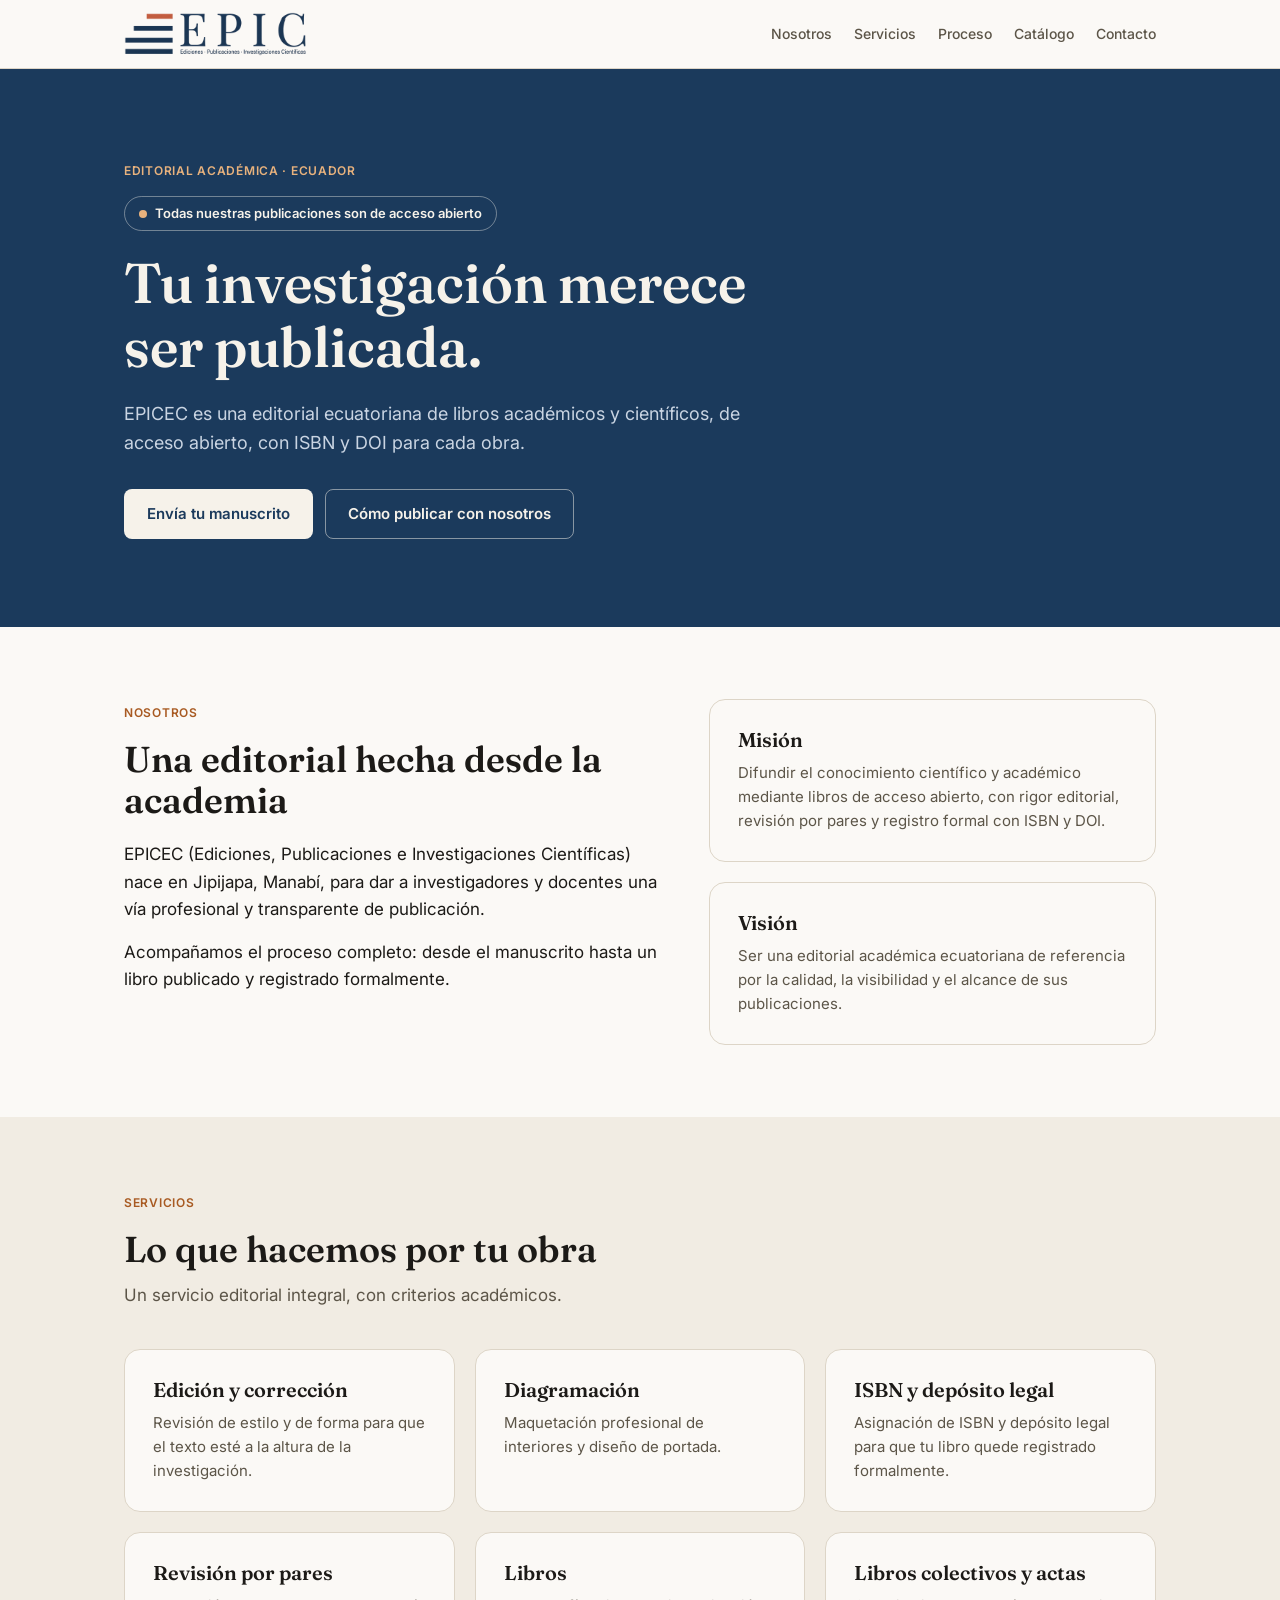
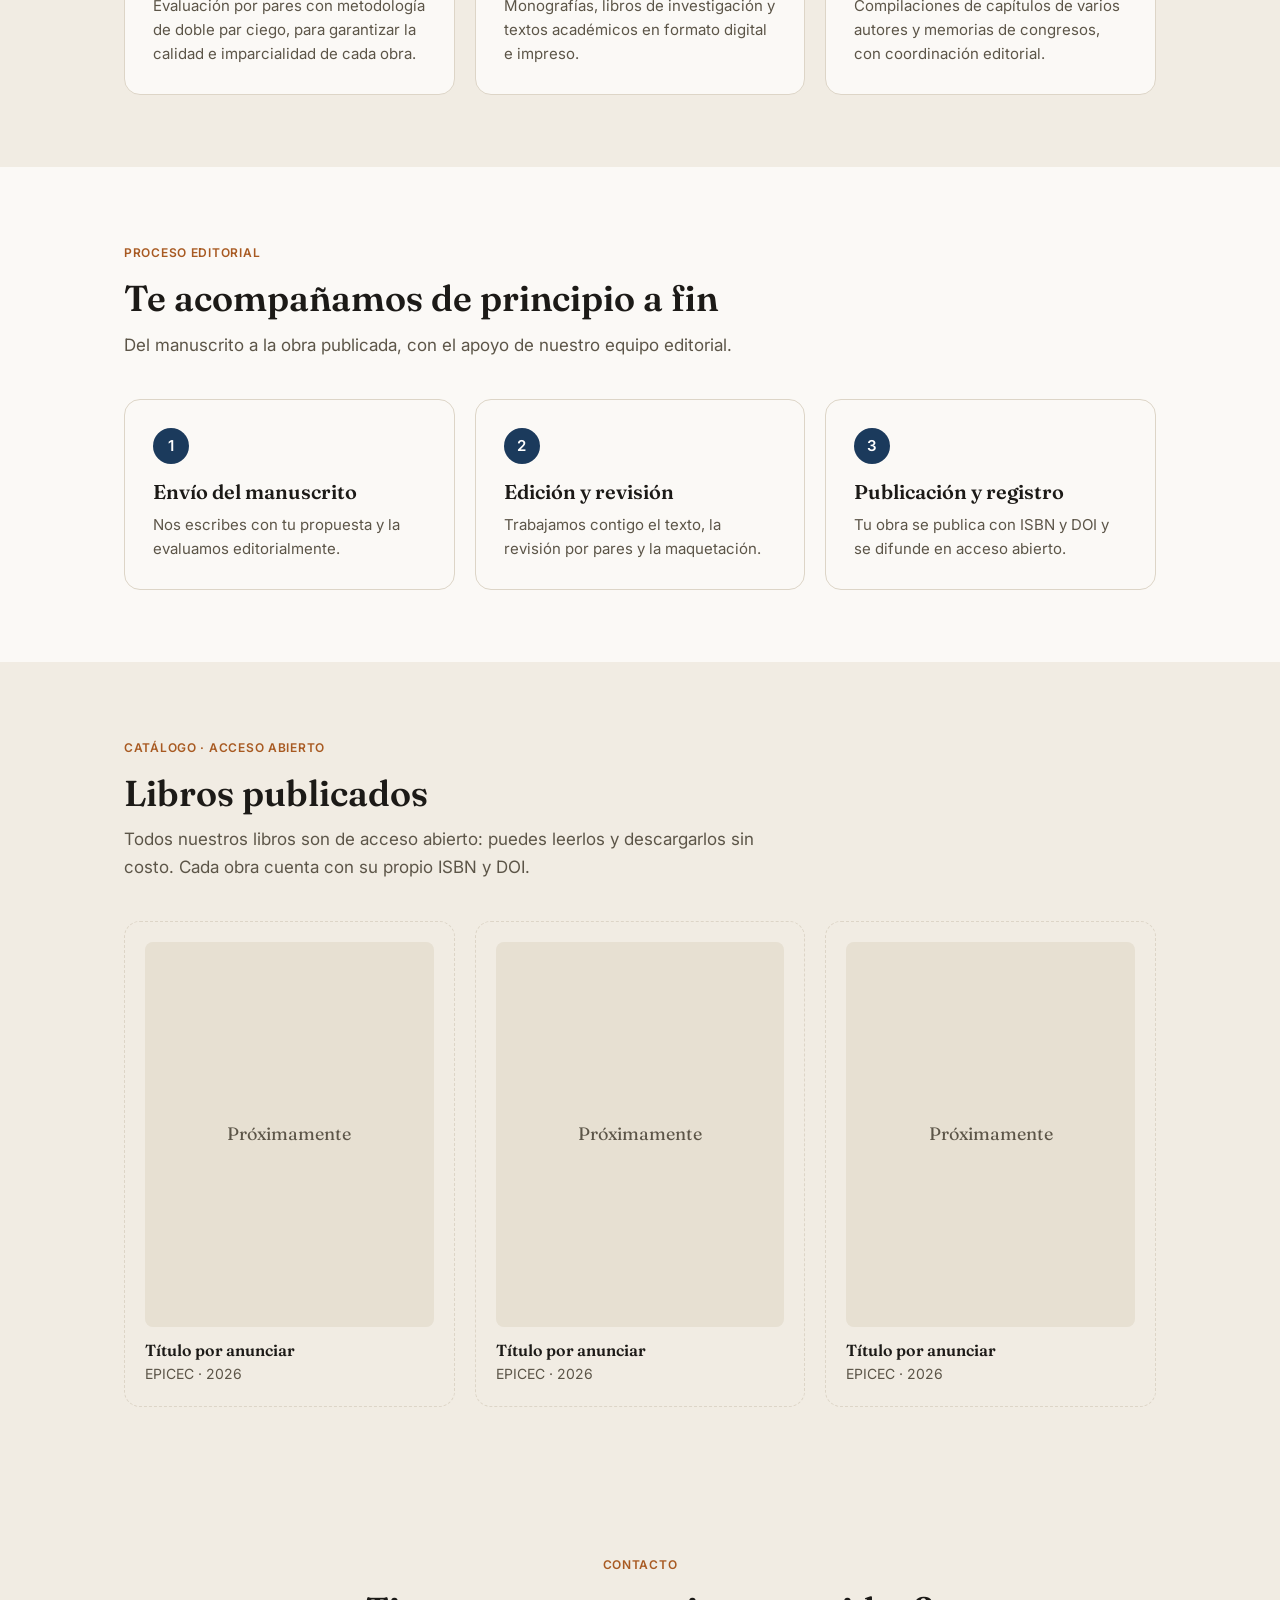
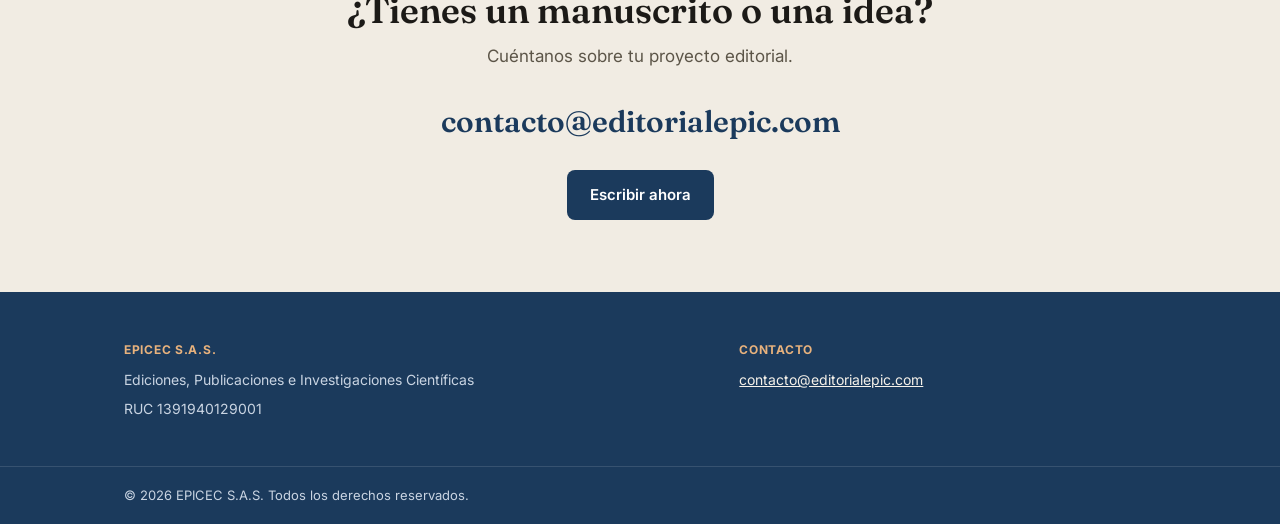
==== index.html @ 6d3c2128 "Unificar terminología: Proceso en menú, botón y descripción Co-Authored-By: Claude Sonnet 5.5 <norep" ====
<!doctype html>
<html lang="es">
<head>
<meta charset="utf-8">
<meta name="viewport" content="width=device-width, initial-scale=1">
<title>EPICEC — Ediciones, Publicaciones e Investigaciones Científicas</title>
<meta name="description" content="EPICEC S.A.S. — Editorial académica ecuatoriana. Publicación de libros académicos y científicos de acceso abierto, con ISBN y DOI.">
<link rel="preconnect" href="https://fonts.googleapis.com">
<link rel="preconnect" href="https://fonts.gstatic.com" crossorigin>
<link href="https://fonts.googleapis.com/css2?family=Fraunces:wght@500;600&family=Inter:wght@400;500;600&display=swap" rel="stylesheet">
<style>
  :root{
    --surface-100:#fbf9f6;
    --surface-200:#f1ece3;
    --surface-300:#e7e0d2;
    --border:#ddd5c7;
    --ink:#1c1a17;
    --ink-secondary:#5c5548;
    --primary:#1b3a5c;
    --primary-hover:#14293f;
    --on-primary:#ffffff;
    --hero-bg:#1b3a5c;
    --hero-ink:#f6f2ea;
    --hero-ink-2:#c9d4e2;
    --accent:#a85a22;
    --radius-md:8px;
    --radius-lg:16px;
    --font-serif:"Fraunces", Georgia, serif;
    --font-sans:"Inter", system-ui, -apple-system, sans-serif;
  }
  *{box-sizing:border-box;}
  html{scroll-behavior:smooth;scroll-padding-top:72px;}
  html,body{margin:0;padding:0;}
  body{
    background:var(--surface-100);
    color:var(--ink);
    font-family:var(--font-sans);
    line-height:1.6;
    -webkit-font-smoothing:antialiased;
  }
  a{color:var(--primary);}
  .wrap{max-width:1080px;margin:0 auto;padding:0 24px;}
  h1,h2,h3{font-family:var(--font-serif);font-weight:600;line-height:1.15;margin:0;}
  p{margin:0 0 16px;}

  /* Navegación */
  .nav{
    position:sticky;top:0;z-index:10;
    background:var(--surface-100);
    border-bottom:1px solid var(--border);
  }
  .nav .wrap{
    display:flex;align-items:center;justify-content:space-between;
    gap:16px;flex-wrap:wrap;padding-top:12px;padding-bottom:12px;
  }
  .nav img{height:44px;width:auto;display:block;}
  .nav ul{
    list-style:none;margin:0;padding:0;
    display:flex;flex-wrap:wrap;gap:4px 22px;
  }
  .nav ul a{
    color:var(--ink-secondary);text-decoration:none;
    font-size:14px;font-weight:500;
  }
  .nav ul a:hover{color:var(--primary);}

  /* Hero */
  .hero{background:var(--hero-bg);color:var(--hero-ink);}
  .hero .wrap{padding-top:88px;padding-bottom:88px;}
  .eyebrow{
    display:inline-block;font-size:12px;font-weight:600;
    letter-spacing:.06em;text-transform:uppercase;
    color:var(--accent);margin-bottom:16px;
  }
  .hero .eyebrow{color:#e8b27d;}
  .hero h1{
    font-size:clamp(32px,6vw,56px);max-width:18ch;margin-bottom:20px;
  }
  .hero p{
    font-size:18px;max-width:58ch;color:var(--hero-ink-2);margin-bottom:32px;
  }
  .btns{display:flex;flex-wrap:wrap;gap:12px;}
  .btn{
    display:inline-block;padding:12px 22px;border-radius:var(--radius-md);
    font-weight:600;font-size:15px;text-decoration:none;
    border:1px solid transparent;
  }
  .btn-light{background:#f6f2ea;color:#1b3a5c;}
  .btn-light:hover{background:#fff;}
  .btn-ghost{border-color:rgba(246,242,234,.5);color:#f6f2ea;}
  .btn-ghost:hover{border-color:#fff;background:rgba(255,255,255,.08);}
  .btn-solid{background:var(--primary);color:var(--on-primary);}
  .btn-solid:hover{background:var(--primary-hover);}

  /* Secciones */
  section{padding:72px 0;}
  section.alt{background:var(--surface-200);}
  .head{max-width:640px;margin-bottom:40px;}
  .head h2{font-size:clamp(26px,4vw,36px);margin-bottom:12px;}
  .head p{color:var(--ink-secondary);font-size:17px;margin:0;}

  .about{display:grid;grid-template-columns:1.2fr 1fr;gap:48px;align-items:start;}
  .about p{font-size:17px;}
  .facts{
    list-style:none;margin:0;padding:0;
    border-top:1px solid var(--border);
  }
  .facts li{
    display:flex;justify-content:space-between;gap:16px;
    padding:14px 0;border-bottom:1px solid var(--border);font-size:15px;
  }
  .facts .k{color:var(--ink-secondary);}
  .facts .v{text-align:right;font-weight:500;}

  .grid{display:grid;gap:20px;}
  .g3{grid-template-columns:repeat(3,1fr);}
  .g2{grid-template-columns:repeat(2,1fr);}
  .box{
    background:var(--surface-100);border:1px solid var(--border);
    border-radius:var(--radius-lg);padding:28px;
  }
  .alt .box{background:var(--surface-100);}
  .box h3{font-size:20px;margin-bottom:10px;}
  .box p{color:var(--ink-secondary);font-size:15px;margin:0;}
  .num{
    display:inline-flex;align-items:center;justify-content:center;
    width:36px;height:36px;border-radius:50%;
    background:var(--primary);color:var(--on-primary);
    font-weight:600;font-size:15px;margin-bottom:16px;
  }

  /* Catálogo (marcadores) */
  .book{
    background:var(--surface-200);border:1px dashed var(--border);
    border-radius:var(--radius-lg);padding:20px;
  }
  .cover{
    aspect-ratio:3/4;border-radius:var(--radius-md);
    background:var(--surface-300);
    display:flex;align-items:center;justify-content:center;
    color:var(--ink-secondary);font-family:var(--font-serif);font-size:18px;
    margin-bottom:14px;
  }
  .book h3{font-size:16px;margin-bottom:4px;}
  .book p{font-size:14px;color:var(--ink-secondary);margin:0;}

  .oa{
    display:inline-flex;align-items:center;gap:8px;
    font-size:13px;font-weight:600;color:#f6f2ea;
    border:1px solid rgba(246,242,234,.4);border-radius:999px;
    padding:6px 14px;margin-bottom:20px;
  }
  .oa::before{content:"";width:8px;height:8px;border-radius:50%;background:#e8b27d;}
  .book.real{border-style:solid;display:flex;flex-direction:column;}
  .book.real img{
    width:100%;aspect-ratio:3/4;object-fit:cover;display:block;
    border-radius:var(--radius-md);margin-bottom:14px;background:var(--surface-300);
  }
  .book.real .meta{flex:1;margin-bottom:14px;}
  .book.real .links{display:flex;flex-wrap:wrap;gap:8px;}
  .book.real .links a{
    font-size:13px;font-weight:600;text-decoration:none;
    padding:8px 14px;border-radius:var(--radius-md);
    border:1px solid var(--primary);color:var(--primary);
  }
  .book.real .links a.main{background:var(--primary);color:var(--on-primary);}
  .cta{text-align:center;}
  .cta .head{margin:0 auto 28px;}
  .cta .mail{
    display:inline-block;font-family:var(--font-serif);font-weight:600;
    font-size:clamp(22px,4vw,30px);color:var(--primary);
    text-decoration:none;margin-bottom:24px;
  }
  .cta .mail:hover{text-decoration:underline;}

  footer{background:var(--hero-bg);color:var(--hero-ink-2);font-size:14px;}
  footer .wrap{
    display:grid;grid-template-columns:1.4fr 1fr;gap:32px;
    padding-top:48px;padding-bottom:40px;
  }
  footer h4{
    font-family:var(--font-sans);font-size:12px;letter-spacing:.06em;
    text-transform:uppercase;color:#e8b27d;margin:0 0 10px;
  }
  footer p{margin:0 0 6px;font-size:14px;}
  footer a{color:#f6f2ea;}
  .legal{
    border-top:1px solid rgba(255,255,255,.12);
    padding:18px 0;font-size:13px;
  }
  .legal .wrap{display:block;padding-top:0;padding-bottom:0;}

  @media (max-width:820px){
    .about,footer .wrap{grid-template-columns:1fr;}
    .g3{grid-template-columns:1fr 1fr;}
    section{padding:56px 0;}
    .hero .wrap{padding-top:64px;padding-bottom:64px;}
  }
  @media (max-width:560px){
    .g3,.g2{grid-template-columns:1fr;}
    .nav ul{gap:4px 16px;}
  }
</style>
</head>
<body>

<nav class="nav">
  <div class="wrap">
    <a href="#inicio"><img src="logo.png" alt="EPICEC"></a>
    <ul>
      <li><a href="#nosotros">Nosotros</a></li>
      <li><a href="#servicios">Servicios</a></li>
      <li><a href="#coedicion">Proceso</a></li>
      <li><a href="#catalogo">Catálogo</a></li>
      <li><a href="#contacto">Contacto</a></li>
    </ul>
  </div>
</nav>

<header class="hero" id="inicio">
  <div class="wrap">
    <span class="eyebrow">Editorial académica · Ecuador</span><br>
    <span class="oa">Todas nuestras publicaciones son de acceso abierto</span>
    <h1>Tu investigación merece ser publicada.</h1>
    <p>
      EPICEC es una editorial ecuatoriana de libros académicos y científicos,
      de acceso abierto, con ISBN y DOI para cada obra.
    </p>
    <div class="btns">
      <a class="btn btn-light" href="#contacto">Envía tu manuscrito</a>
      <a class="btn btn-ghost" href="#coedicion">Cómo publicar con nosotros</a>
    </div>
  </div>
</header>

<section id="nosotros">
  <div class="wrap about">
    <div>
      <span class="eyebrow">Nosotros</span>
      <h2 style="font-size:clamp(26px,4vw,36px);margin-bottom:20px;">Una editorial hecha desde la academia</h2>
      <p>
        EPICEC (Ediciones, Publicaciones e Investigaciones Científicas) nace
        en Jipijapa, Manabí, para dar a investigadores y docentes una vía
        profesional y transparente de publicación.
      </p>
      <p>
        Acompañamos el proceso completo: desde el manuscrito hasta un libro
        publicado y registrado formalmente.
      </p>
    </div>
    <div class="grid" style="gap:20px;">
      <div class="box"><h3>Misión</h3><p>Difundir el conocimiento científico y académico mediante libros de acceso abierto, con rigor editorial, revisión por pares y registro formal con ISBN y DOI.</p></div>
      <div class="box"><h3>Visión</h3><p>Ser una editorial académica ecuatoriana de referencia por la calidad, la visibilidad y el alcance de sus publicaciones.</p></div>
    </div>
  </div>
</section>

<section class="alt" id="servicios">
  <div class="wrap">
    <div class="head">
      <span class="eyebrow">Servicios</span>
      <h2>Lo que hacemos por tu obra</h2>
      <p>Un servicio editorial integral, con criterios académicos.</p>
    </div>
    <div class="grid g3">
      <div class="box"><h3>Edición y corrección</h3><p>Revisión de estilo y de forma para que el texto esté a la altura de la investigación.</p></div>
      <div class="box"><h3>Diagramación</h3><p>Maquetación profesional de interiores y diseño de portada.</p></div>
      <div class="box"><h3>ISBN y depósito legal</h3><p>Asignación de ISBN y depósito legal para que tu libro quede registrado formalmente.</p></div>
      <div class="box"><h3>Revisión por pares</h3><p>Evaluación por pares con metodología de doble par ciego, para garantizar la calidad e imparcialidad de cada obra.</p></div>
      <div class="box"><h3>Libros</h3><p>Monografías, libros de investigación y textos académicos en formato digital e impreso.</p></div>
      <div class="box"><h3>Libros colectivos y actas</h3><p>Compilaciones de capítulos de varios autores y memorias de congresos, con coordinación editorial.</p></div>
    </div>
  </div>
</section>

<section id="coedicion">
  <div class="wrap">
    <div class="head">
      <span class="eyebrow">Proceso editorial</span>
      <h2>Te acompañamos de principio a fin</h2>
      <p>Del manuscrito a la obra publicada, con el apoyo de nuestro equipo editorial.</p>
    </div>
    <div class="grid g3">
      <div class="box"><span class="num">1</span><h3>Envío del manuscrito</h3><p>Nos escribes con tu propuesta y la evaluamos editorialmente.</p></div>
      <div class="box"><span class="num">2</span><h3>Edición y revisión</h3><p>Trabajamos contigo el texto, la revisión por pares y la maquetación.</p></div>
      <div class="box"><span class="num">3</span><h3>Publicación y registro</h3><p>Tu obra se publica con ISBN y DOI y se difunde en acceso abierto.</p></div>
    </div>
  </div>
</section>

<section class="alt" id="catalogo">
  <div class="wrap">
    <div class="head">
      <span class="eyebrow">Catálogo · Acceso abierto</span>
      <h2>Libros publicados</h2>
      <p>Todos nuestros libros son de acceso abierto: puedes leerlos y descargarlos sin costo. Cada obra cuenta con su propio ISBN y DOI.</p>
    </div>
    <div class="grid g3" id="libros">
      <div class="book"><div class="cover">Próximamente</div><h3>Título por anunciar</h3><p>EPICEC · 2026</p></div>
      <div class="book"><div class="cover">Próximamente</div><h3>Título por anunciar</h3><p>EPICEC · 2026</p></div>
      <div class="book"><div class="cover">Próximamente</div><h3>Título por anunciar</h3><p>EPICEC · 2026</p></div>
    </div>
  </div>
</section>

<section class="alt cta" id="contacto">
  <div class="wrap">
    <div class="head">
      <span class="eyebrow">Contacto</span>
      <h2>¿Tienes un manuscrito o una idea?</h2>
      <p>Cuéntanos sobre tu proyecto editorial.</p>
    </div>
    <a class="mail" href="mailto:contacto@editorialepic.com">contacto@editorialepic.com</a>
    <div class="btns" style="justify-content:center;">
      <a class="btn btn-solid" href="mailto:contacto@editorialepic.com?subject=Propuesta%20editorial">Escribir ahora</a>
    </div>
  </div>
</section>

<footer>
  <div class="wrap">
    <div>
      <h4>EPICEC S.A.S.</h4>
      <p>Ediciones, Publicaciones e Investigaciones Científicas</p>
      <p>RUC 1391940129001</p>
    </div>
    <div>
      <h4>Contacto</h4>
      <p><a href="mailto:contacto@editorialepic.com">contacto@editorialepic.com</a></p>
    </div>
  </div>
  <div class="legal"><div class="wrap">&copy; 2026 EPICEC S.A.S. Todos los derechos reservados.</div></div>
</footer>

<script>
(function(){
  var cont=document.getElementById("libros");
  if(!cont) return;
  fetch("libros.json",{cache:"no-cache"}).then(function(r){return r.json();}).then(function(data){
    var libros=(data&&data.libros)||[];
    if(!libros.length) return;
    cont.textContent="";
    libros.forEach(function(l){
      var card=document.createElement("article");
      card.className="book real";
      if(l.portada){
        var img=document.createElement("img");
        img.src=l.portada; img.alt="Portada de "+l.titulo; img.loading="lazy";
        card.appendChild(img);
      }
      var meta=document.createElement("div"); meta.className="meta";
      var h=document.createElement("h3"); h.textContent=l.titulo; meta.appendChild(h);
      var p=document.createElement("p");
      p.textContent=[(l.autores||[]).join(", "),l.anio].filter(Boolean).join(" · ");
      meta.appendChild(p);
      if(l.isbn){var i=document.createElement("p"); i.textContent="ISBN "+l.isbn; meta.appendChild(i);}
      card.appendChild(meta);
      var links=document.createElement("div"); links.className="links";
      function add(txt,href,main){
        if(!href) return;
        var a=document.createElement("a"); a.href=href; a.textContent=txt;
        a.target="_blank"; a.rel="noopener";
        if(main) a.className="main";
        links.appendChild(a);
      }
      add("Leer / descargar",l.zenodo,true);
      if(l.doi) add("DOI","https://doi.org/"+l.doi,false);
      card.appendChild(links);
      cont.appendChild(card);
    });
  }).catch(function(){});
})();
</script>
</body>
</html>
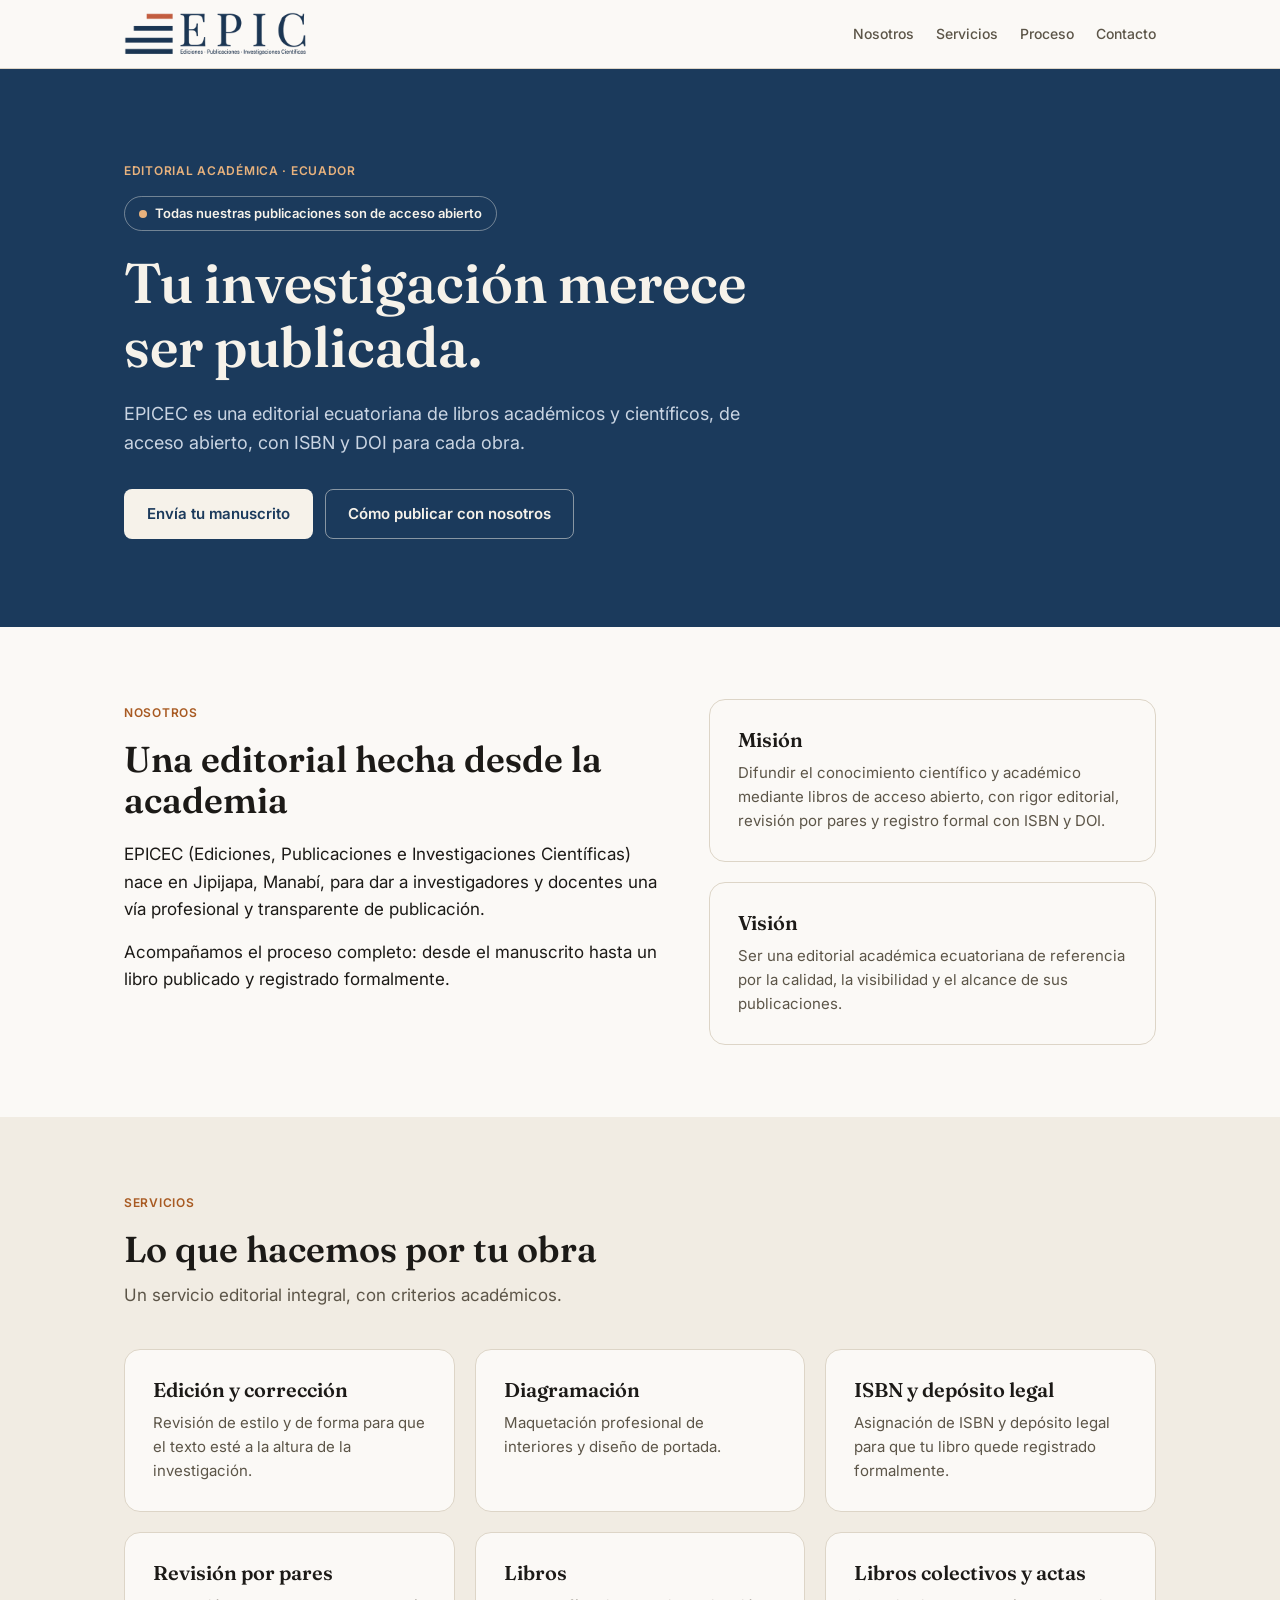
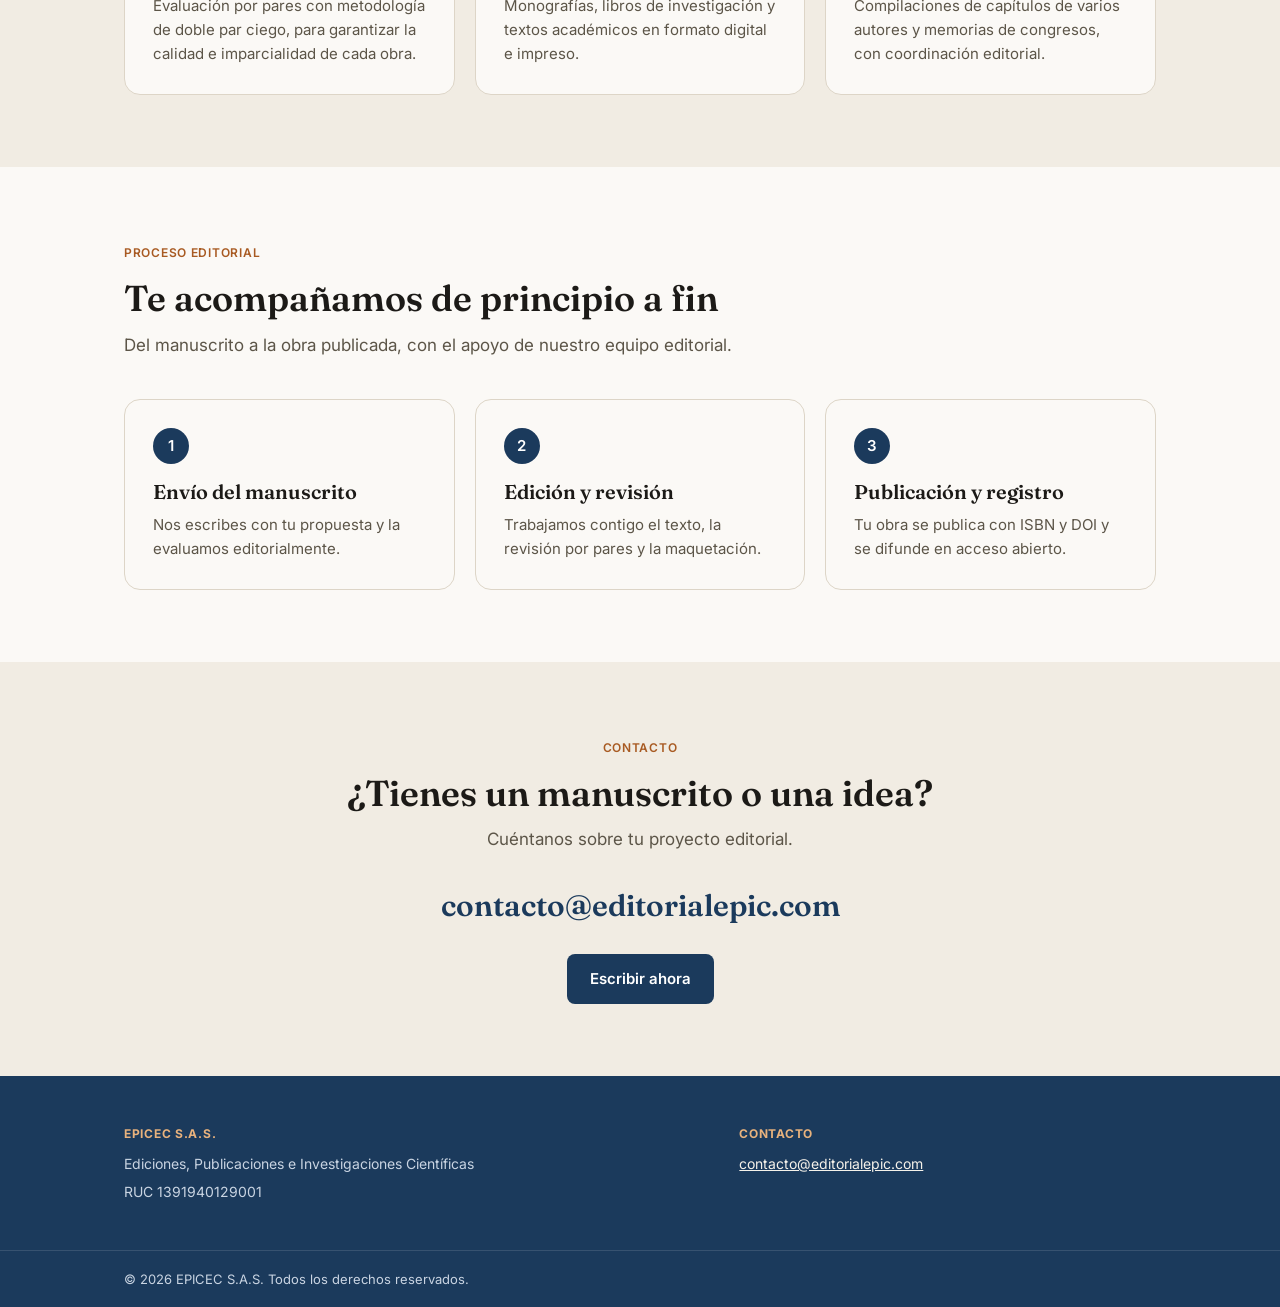
==== commit 0ee961d9: "Ocultar temporalmente la sección de catálogo Co-Authored-By: Claude Sonnet 5.5 <noreply@anthropic.co" ====
--- a/index.html
+++ b/index.html
@@ -211,7 +211,9 @@
       <li><a href="#nosotros">Nosotros</a></li>
       <li><a href="#servicios">Servicios</a></li>
       <li><a href="#coedicion">Proceso</a></li>
+      <!-- CATÁLOGO OCULTO: descomentar al publicar el primer libro
       <li><a href="#catalogo">Catálogo</a></li>
+      -->
       <li><a href="#contacto">Contacto</a></li>
     </ul>
   </div>
@@ -288,6 +290,7 @@
   </div>
 </section>
 
+<!-- CATÁLOGO OCULTO: descomentar al publicar el primer libro (y el enlace del menú)
 <section class="alt" id="catalogo">
   <div class="wrap">
     <div class="head">
@@ -302,6 +305,7 @@
     </div>
   </div>
 </section>
+-->
 
 <section class="alt cta" id="contacto">
   <div class="wrap">
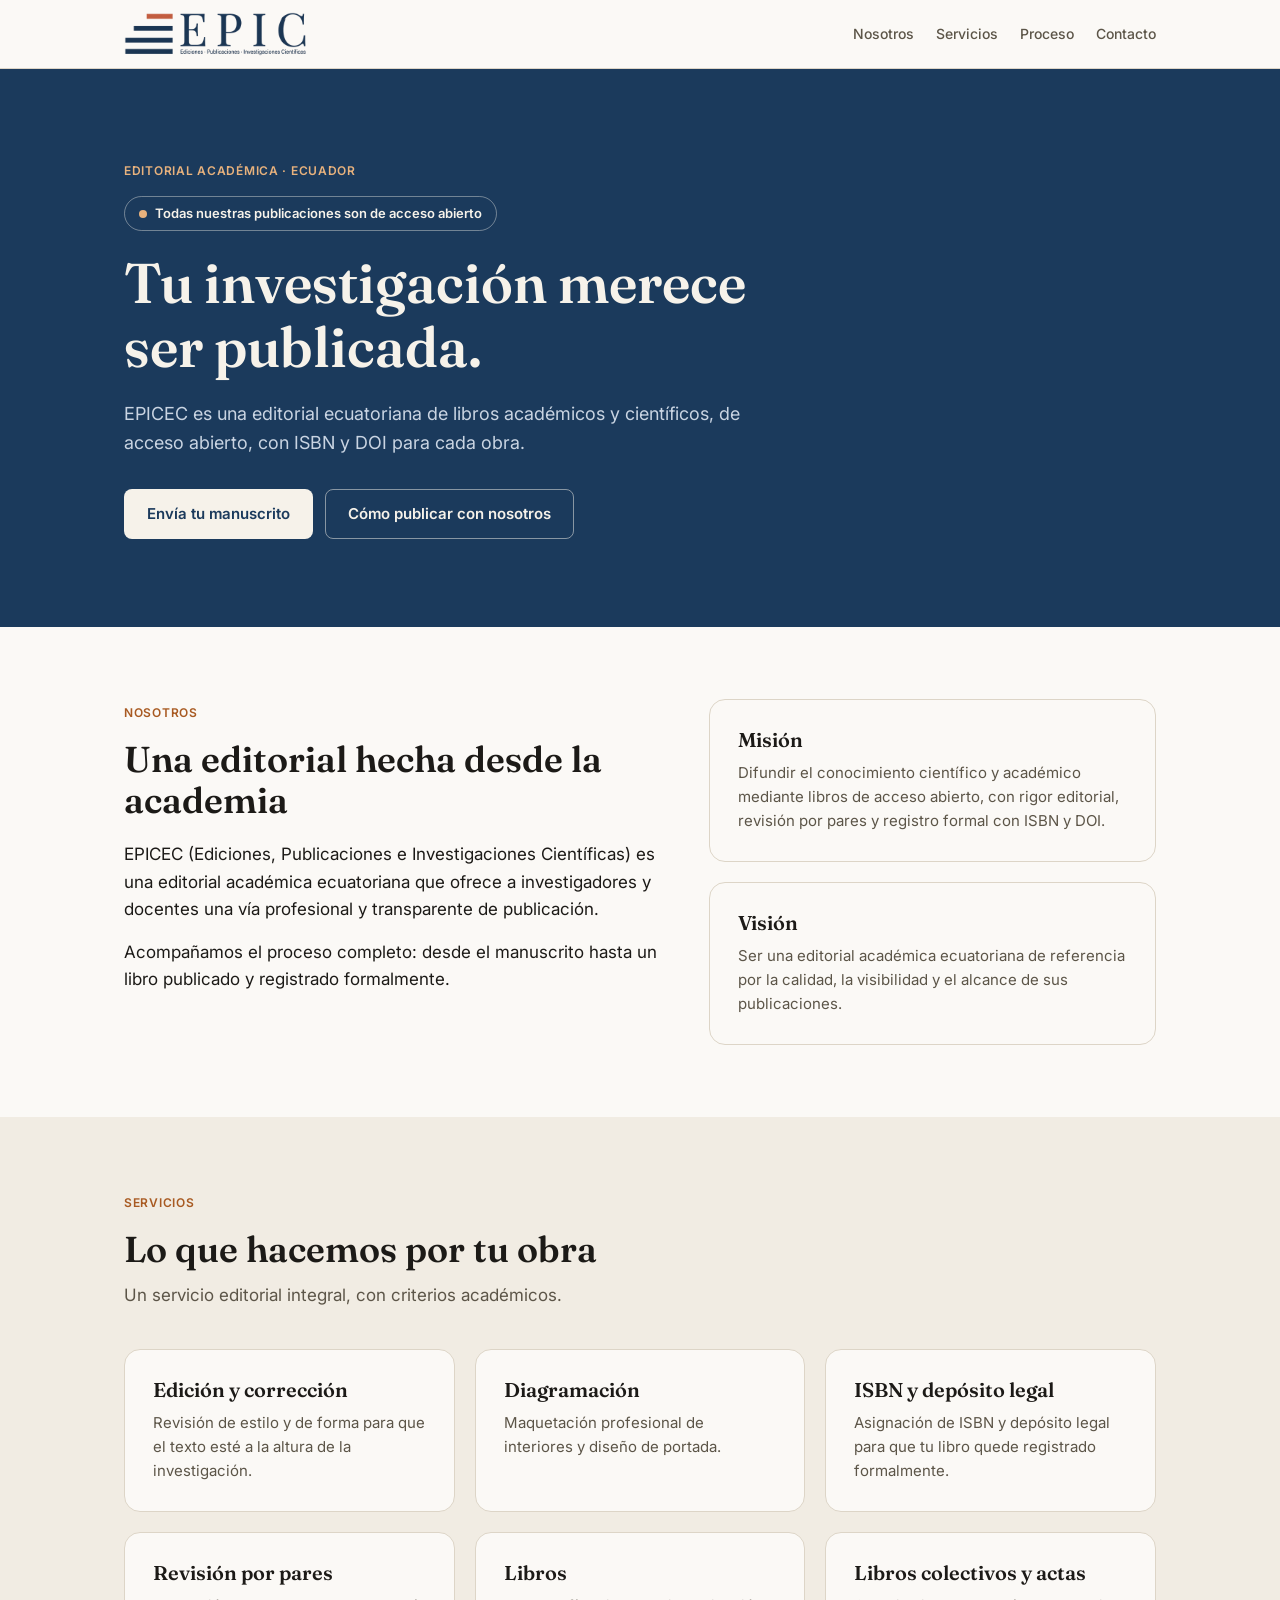
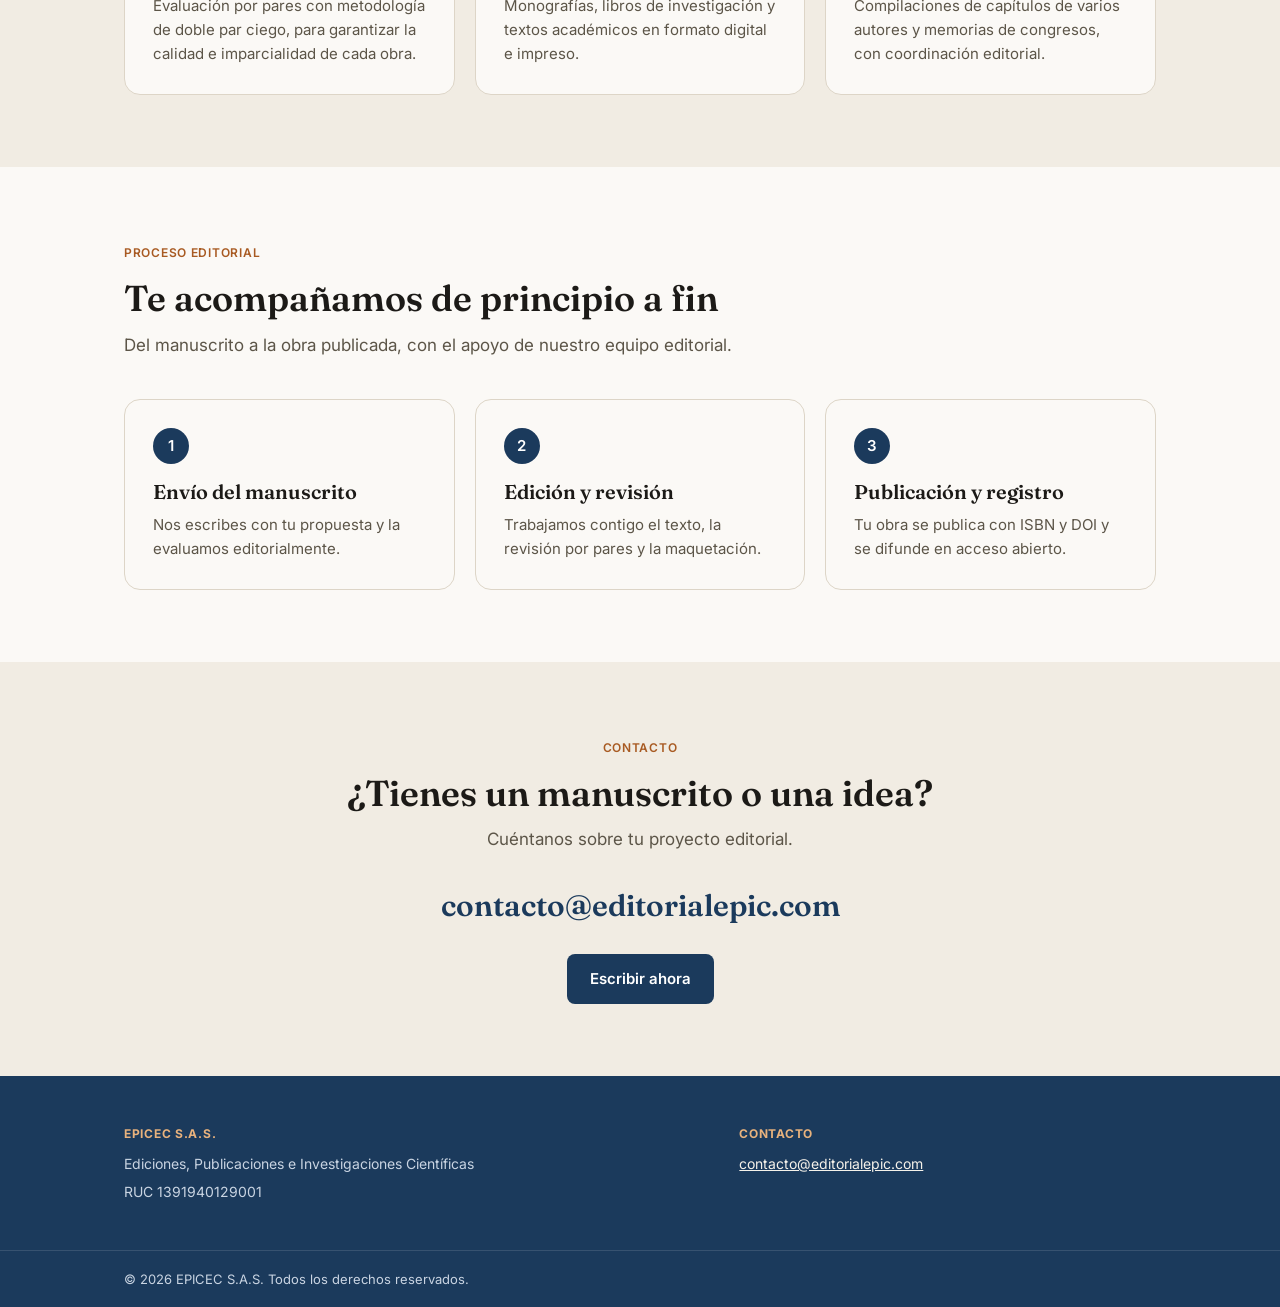
==== commit b4fc3f6d: "Quitar referencias a Jipijapa y Manabí Co-Authored-By: Claude Sonnet 5.5 <noreply@anthropic.com>" ====
--- a/index.html
+++ b/index.html
@@ -241,9 +241,9 @@
       <span class="eyebrow">Nosotros</span>
       <h2 style="font-size:clamp(26px,4vw,36px);margin-bottom:20px;">Una editorial hecha desde la academia</h2>
       <p>
-        EPICEC (Ediciones, Publicaciones e Investigaciones Científicas) nace
-        en Jipijapa, Manabí, para dar a investigadores y docentes una vía
-        profesional y transparente de publicación.
+        EPICEC (Ediciones, Publicaciones e Investigaciones Científicas) es una
+        editorial académica ecuatoriana que ofrece a investigadores y
+        docentes una vía profesional y transparente de publicación.
       </p>
       <p>
         Acompañamos el proceso completo: desde el manuscrito hasta un libro
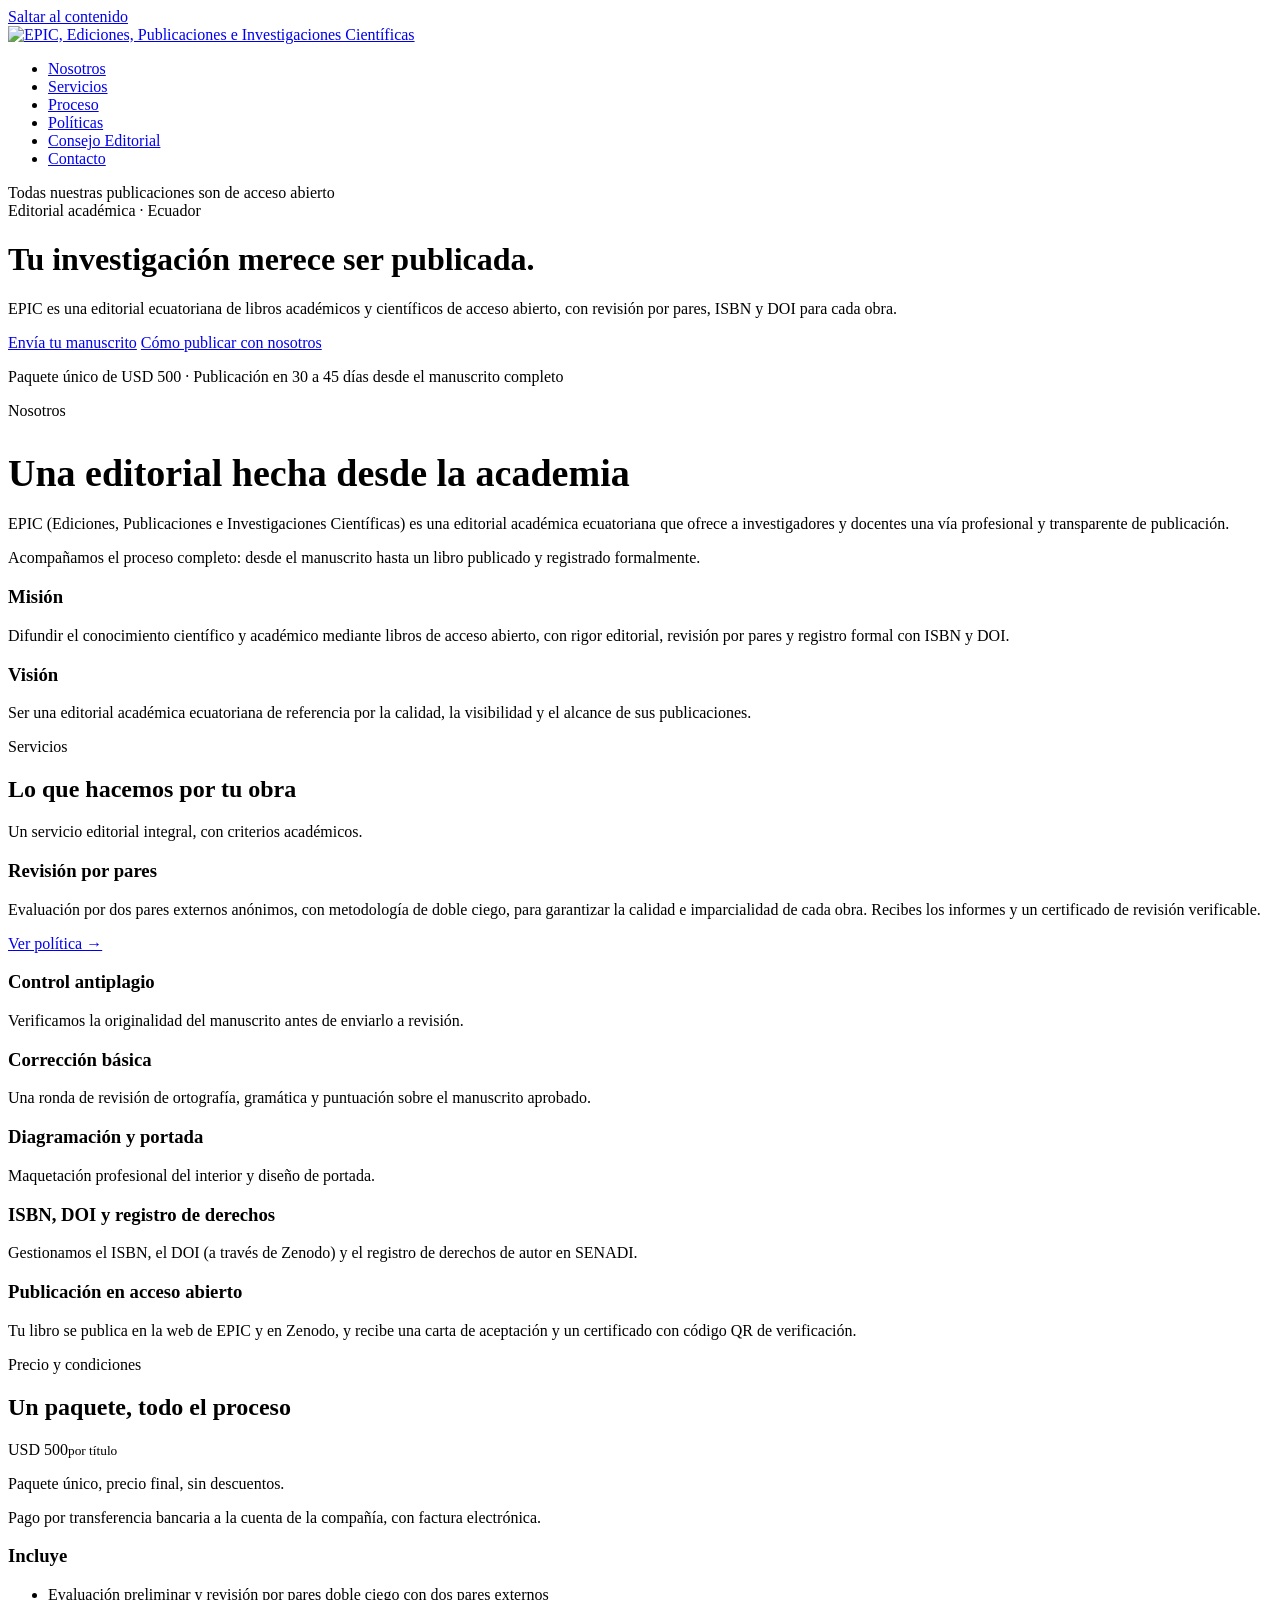
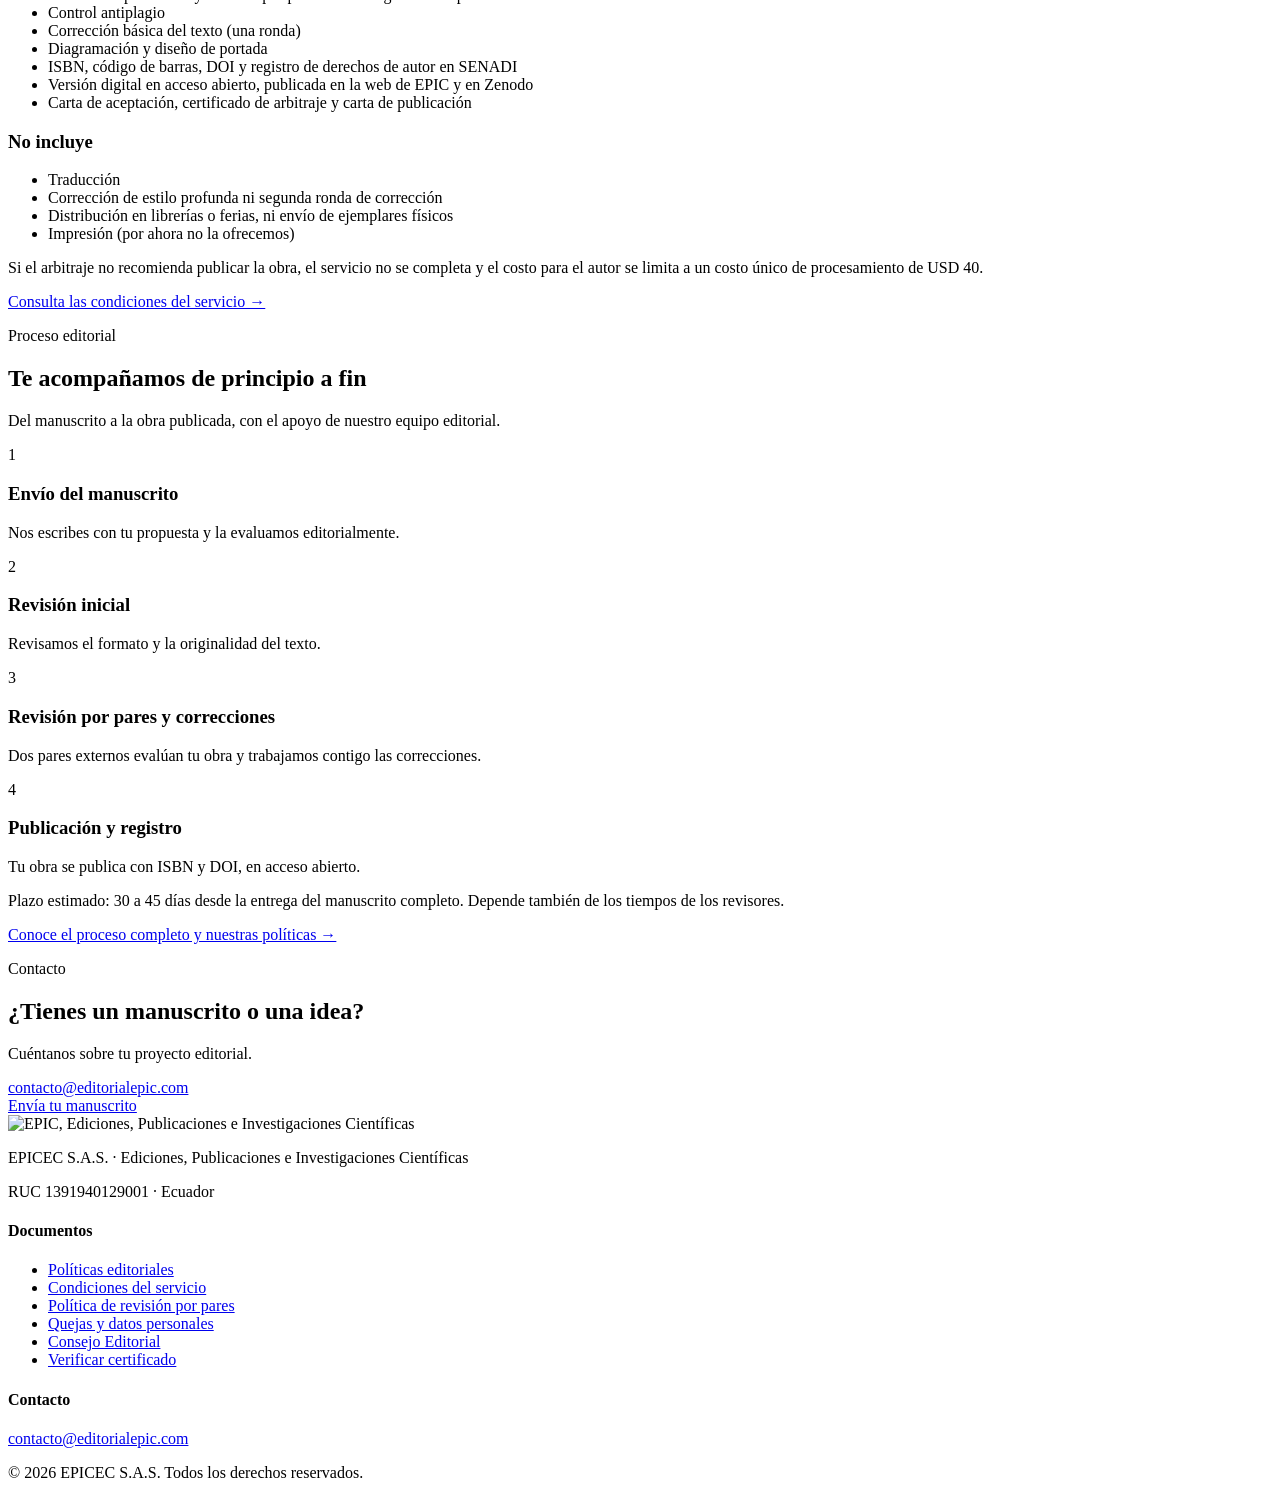
==== commit b55da079: "Bloque 2: textos del home (hero, servicios, precio, proceso) Co-Authored-By: Claude Sonnet 5.5 <nore" ====
--- a/index.html
+++ b/index.html
@@ -3,330 +3,180 @@
 <head>
 <meta charset="utf-8">
 <meta name="viewport" content="width=device-width, initial-scale=1">
-<title>EPICEC — Ediciones, Publicaciones e Investigaciones Científicas</title>
-<meta name="description" content="EPICEC S.A.S. — Editorial académica ecuatoriana. Publicación de libros académicos y científicos de acceso abierto, con ISBN y DOI.">
+<title>EPIC | Editorial académica de acceso abierto</title>
+<meta name="description" content="EPIC es una editorial ecuatoriana de libros académicos y científicos de acceso abierto, con revisión por pares, ISBN y DOI para cada obra.">
+<link rel="canonical" href="https://editorialepic.com/">
+<meta property="og:type" content="website">
+<meta property="og:site_name" content="EPIC">
+<meta property="og:locale" content="es_EC">
+<meta property="og:title" content="EPIC | Editorial académica de acceso abierto">
+<meta property="og:description" content="EPIC es una editorial ecuatoriana de libros académicos y científicos de acceso abierto, con revisión por pares, ISBN y DOI para cada obra.">
+<meta property="og:url" content="https://editorialepic.com/">
+<meta property="og:image" content="https://editorialepic.com/assets/img/og-image.png">
+<meta name="twitter:card" content="summary_large_image">
+<meta name="twitter:title" content="EPIC | Editorial académica de acceso abierto">
+<meta name="twitter:description" content="EPIC es una editorial ecuatoriana de libros académicos y científicos de acceso abierto, con revisión por pares, ISBN y DOI para cada obra.">
+<meta name="twitter:image" content="https://editorialepic.com/assets/img/og-image.png">
+<link rel="icon" href="/favicon.ico" sizes="48x48">
+<link rel="icon" type="image/png" sizes="32x32" href="/assets/img/favicon-32.png">
+<link rel="apple-touch-icon" href="/assets/img/apple-touch-icon.png">
 <link rel="preconnect" href="https://fonts.googleapis.com">
 <link rel="preconnect" href="https://fonts.gstatic.com" crossorigin>
-<link href="https://fonts.googleapis.com/css2?family=Fraunces:wght@500;600&family=Inter:wght@400;500;600&display=swap" rel="stylesheet">
-<style>
-  :root{
-    --surface-100:#fbf9f6;
-    --surface-200:#f1ece3;
-    --surface-300:#e7e0d2;
-    --border:#ddd5c7;
-    --ink:#1c1a17;
-    --ink-secondary:#5c5548;
-    --primary:#1b3a5c;
-    --primary-hover:#14293f;
-    --on-primary:#ffffff;
-    --hero-bg:#1b3a5c;
-    --hero-ink:#f6f2ea;
-    --hero-ink-2:#c9d4e2;
-    --accent:#a85a22;
-    --radius-md:8px;
-    --radius-lg:16px;
-    --font-serif:"Fraunces", Georgia, serif;
-    --font-sans:"Inter", system-ui, -apple-system, sans-serif;
-  }
-  *{box-sizing:border-box;}
-  html{scroll-behavior:smooth;scroll-padding-top:72px;}
-  html,body{margin:0;padding:0;}
-  body{
-    background:var(--surface-100);
-    color:var(--ink);
-    font-family:var(--font-sans);
-    line-height:1.6;
-    -webkit-font-smoothing:antialiased;
-  }
-  a{color:var(--primary);}
-  .wrap{max-width:1080px;margin:0 auto;padding:0 24px;}
-  h1,h2,h3{font-family:var(--font-serif);font-weight:600;line-height:1.15;margin:0;}
-  p{margin:0 0 16px;}
-
-  /* Navegación */
-  .nav{
-    position:sticky;top:0;z-index:10;
-    background:var(--surface-100);
-    border-bottom:1px solid var(--border);
-  }
-  .nav .wrap{
-    display:flex;align-items:center;justify-content:space-between;
-    gap:16px;flex-wrap:wrap;padding-top:12px;padding-bottom:12px;
-  }
-  .nav img{height:44px;width:auto;display:block;}
-  .nav ul{
-    list-style:none;margin:0;padding:0;
-    display:flex;flex-wrap:wrap;gap:4px 22px;
-  }
-  .nav ul a{
-    color:var(--ink-secondary);text-decoration:none;
-    font-size:14px;font-weight:500;
-  }
-  .nav ul a:hover{color:var(--primary);}
-
-  /* Hero */
-  .hero{background:var(--hero-bg);color:var(--hero-ink);}
-  .hero .wrap{padding-top:88px;padding-bottom:88px;}
-  .eyebrow{
-    display:inline-block;font-size:12px;font-weight:600;
-    letter-spacing:.06em;text-transform:uppercase;
-    color:var(--accent);margin-bottom:16px;
-  }
-  .hero .eyebrow{color:#e8b27d;}
-  .hero h1{
-    font-size:clamp(32px,6vw,56px);max-width:18ch;margin-bottom:20px;
-  }
-  .hero p{
-    font-size:18px;max-width:58ch;color:var(--hero-ink-2);margin-bottom:32px;
-  }
-  .btns{display:flex;flex-wrap:wrap;gap:12px;}
-  .btn{
-    display:inline-block;padding:12px 22px;border-radius:var(--radius-md);
-    font-weight:600;font-size:15px;text-decoration:none;
-    border:1px solid transparent;
-  }
-  .btn-light{background:#f6f2ea;color:#1b3a5c;}
-  .btn-light:hover{background:#fff;}
-  .btn-ghost{border-color:rgba(246,242,234,.5);color:#f6f2ea;}
-  .btn-ghost:hover{border-color:#fff;background:rgba(255,255,255,.08);}
-  .btn-solid{background:var(--primary);color:var(--on-primary);}
-  .btn-solid:hover{background:var(--primary-hover);}
-
-  /* Secciones */
-  section{padding:72px 0;}
-  section.alt{background:var(--surface-200);}
-  .head{max-width:640px;margin-bottom:40px;}
-  .head h2{font-size:clamp(26px,4vw,36px);margin-bottom:12px;}
-  .head p{color:var(--ink-secondary);font-size:17px;margin:0;}
-
-  .about{display:grid;grid-template-columns:1.2fr 1fr;gap:48px;align-items:start;}
-  .about p{font-size:17px;}
-  .facts{
-    list-style:none;margin:0;padding:0;
-    border-top:1px solid var(--border);
-  }
-  .facts li{
-    display:flex;justify-content:space-between;gap:16px;
-    padding:14px 0;border-bottom:1px solid var(--border);font-size:15px;
-  }
-  .facts .k{color:var(--ink-secondary);}
-  .facts .v{text-align:right;font-weight:500;}
-
-  .grid{display:grid;gap:20px;}
-  .g3{grid-template-columns:repeat(3,1fr);}
-  .g2{grid-template-columns:repeat(2,1fr);}
-  .box{
-    background:var(--surface-100);border:1px solid var(--border);
-    border-radius:var(--radius-lg);padding:28px;
-  }
-  .alt .box{background:var(--surface-100);}
-  .box h3{font-size:20px;margin-bottom:10px;}
-  .box p{color:var(--ink-secondary);font-size:15px;margin:0;}
-  .num{
-    display:inline-flex;align-items:center;justify-content:center;
-    width:36px;height:36px;border-radius:50%;
-    background:var(--primary);color:var(--on-primary);
-    font-weight:600;font-size:15px;margin-bottom:16px;
-  }
-
-  /* Catálogo (marcadores) */
-  .book{
-    background:var(--surface-200);border:1px dashed var(--border);
-    border-radius:var(--radius-lg);padding:20px;
-  }
-  .cover{
-    aspect-ratio:3/4;border-radius:var(--radius-md);
-    background:var(--surface-300);
-    display:flex;align-items:center;justify-content:center;
-    color:var(--ink-secondary);font-family:var(--font-serif);font-size:18px;
-    margin-bottom:14px;
-  }
-  .book h3{font-size:16px;margin-bottom:4px;}
-  .book p{font-size:14px;color:var(--ink-secondary);margin:0;}
-
-  .oa{
-    display:inline-flex;align-items:center;gap:8px;
-    font-size:13px;font-weight:600;color:#f6f2ea;
-    border:1px solid rgba(246,242,234,.4);border-radius:999px;
-    padding:6px 14px;margin-bottom:20px;
-  }
-  .oa::before{content:"";width:8px;height:8px;border-radius:50%;background:#e8b27d;}
-  .book.real{border-style:solid;display:flex;flex-direction:column;}
-  .book.real img{
-    width:100%;aspect-ratio:3/4;object-fit:cover;display:block;
-    border-radius:var(--radius-md);margin-bottom:14px;background:var(--surface-300);
-  }
-  .book.real .meta{flex:1;margin-bottom:14px;}
-  .book.real .links{display:flex;flex-wrap:wrap;gap:8px;}
-  .book.real .links a{
-    font-size:13px;font-weight:600;text-decoration:none;
-    padding:8px 14px;border-radius:var(--radius-md);
-    border:1px solid var(--primary);color:var(--primary);
-  }
-  .book.real .links a.main{background:var(--primary);color:var(--on-primary);}
-  .cta{text-align:center;}
-  .cta .head{margin:0 auto 28px;}
-  .cta .mail{
-    display:inline-block;font-family:var(--font-serif);font-weight:600;
-    font-size:clamp(22px,4vw,30px);color:var(--primary);
-    text-decoration:none;margin-bottom:24px;
-  }
-  .cta .mail:hover{text-decoration:underline;}
-
-  footer{background:var(--hero-bg);color:var(--hero-ink-2);font-size:14px;}
-  footer .wrap{
-    display:grid;grid-template-columns:1.4fr 1fr;gap:32px;
-    padding-top:48px;padding-bottom:40px;
-  }
-  footer h4{
-    font-family:var(--font-sans);font-size:12px;letter-spacing:.06em;
-    text-transform:uppercase;color:#e8b27d;margin:0 0 10px;
-  }
-  footer p{margin:0 0 6px;font-size:14px;}
-  footer a{color:#f6f2ea;}
-  .legal{
-    border-top:1px solid rgba(255,255,255,.12);
-    padding:18px 0;font-size:13px;
-  }
-  .legal .wrap{display:block;padding-top:0;padding-bottom:0;}
-
-  @media (max-width:820px){
-    .about,footer .wrap{grid-template-columns:1fr;}
-    .g3{grid-template-columns:1fr 1fr;}
-    section{padding:56px 0;}
-    .hero .wrap{padding-top:64px;padding-bottom:64px;}
-  }
-  @media (max-width:560px){
-    .g3,.g2{grid-template-columns:1fr;}
-    .nav ul{gap:4px 16px;}
-  }
-</style>
+<link href="https://fonts.googleapis.com/css2?family=Inter:wght@400;500;600&family=Playfair+Display:wght@600&display=swap" rel="stylesheet">
+<link rel="stylesheet" href="/assets/css/site.css">
 </head>
 <body>
-
-<nav class="nav">
+<a class="saltar" href="#contenido">Saltar al contenido</a>
+<nav class="nav" aria-label="Principal">
   <div class="wrap">
-    <a href="#inicio"><img src="logo.png" alt="EPICEC"></a>
+    <a class="marca" href="/"><img src="/assets/img/logo-color.png" alt="EPIC, Ediciones, Publicaciones e Investigaciones Científicas" width="900" height="288"></a>
     <ul>
-      <li><a href="#nosotros">Nosotros</a></li>
-      <li><a href="#servicios">Servicios</a></li>
-      <li><a href="#coedicion">Proceso</a></li>
-      <!-- CATÁLOGO OCULTO: descomentar al publicar el primer libro
-      <li><a href="#catalogo">Catálogo</a></li>
-      -->
-      <li><a href="#contacto">Contacto</a></li>
+      <li><a href="/#nosotros">Nosotros</a></li>
+      <li><a href="/#servicios">Servicios</a></li>
+      <li><a href="/#coedicion">Proceso</a></li>
+      <li><a href="/politicas-editoriales/">Políticas</a></li>
+      <li><a href="/consejo-editorial/">Consejo Editorial</a></li>
+      <li><a href="/#contacto">Contacto</a></li>
     </ul>
   </div>
 </nav>
 
+<main id="contenido">
+
 <header class="hero" id="inicio">
   <div class="wrap">
-    <span class="eyebrow">Editorial académica · Ecuador</span><br>
-    <span class="oa">Todas nuestras publicaciones son de acceso abierto</span>
+    <span class="insignia">Todas nuestras publicaciones son de acceso abierto</span>
+    <span class="eyebrow" style="display:block;">Editorial académica · Ecuador</span>
     <h1>Tu investigación merece ser publicada.</h1>
-    <p>
-      EPICEC es una editorial ecuatoriana de libros académicos y científicos,
-      de acceso abierto, con ISBN y DOI para cada obra.
-    </p>
+    <p>EPIC es una editorial ecuatoriana de libros académicos y científicos de acceso abierto, con revisión por pares, ISBN y DOI para cada obra.</p>
     <div class="btns">
-      <a class="btn btn-light" href="#contacto">Envía tu manuscrito</a>
+      <a class="btn btn-ambar" href="mailto:contacto@editorialepic.com?subject=Propuesta%20de%20manuscrito">Envía tu manuscrito</a>
       <a class="btn btn-ghost" href="#coedicion">Cómo publicar con nosotros</a>
     </div>
+    <p class="apunte">Paquete único de USD 500 · Publicación en 30 a 45 días desde el manuscrito completo</p>
   </div>
 </header>
 
-<section id="nosotros">
-  <div class="wrap about">
+<section id="nosotros" aria-labelledby="t-nosotros">
+  <div class="wrap dos">
     <div>
       <span class="eyebrow">Nosotros</span>
-      <h2 style="font-size:clamp(26px,4vw,36px);margin-bottom:20px;">Una editorial hecha desde la academia</h2>
-      <p>
-        EPICEC (Ediciones, Publicaciones e Investigaciones Científicas) es una
-        editorial académica ecuatoriana que ofrece a investigadores y
-        docentes una vía profesional y transparente de publicación.
-      </p>
-      <p>
-        Acompañamos el proceso completo: desde el manuscrito hasta un libro
-        publicado y registrado formalmente.
-      </p>
+      <h2 id="t-nosotros" style="font-size:clamp(27px,4vw,38px);margin-bottom:20px;">Una editorial hecha desde la academia</h2>
+      <p>EPIC (Ediciones, Publicaciones e Investigaciones Científicas) es una editorial académica ecuatoriana que ofrece a investigadores y docentes una vía profesional y transparente de publicación.</p>
+      <p>Acompañamos el proceso completo: desde el manuscrito hasta un libro publicado y registrado formalmente.</p>
     </div>
-    <div class="grid" style="gap:20px;">
-      <div class="box"><h3>Misión</h3><p>Difundir el conocimiento científico y académico mediante libros de acceso abierto, con rigor editorial, revisión por pares y registro formal con ISBN y DOI.</p></div>
-      <div class="box"><h3>Visión</h3><p>Ser una editorial académica ecuatoriana de referencia por la calidad, la visibilidad y el alcance de sus publicaciones.</p></div>
+    <div class="grid">
+      <div class="caja" style="background:var(--marfil);border-color:transparent;"><h3>Misión</h3><p>Difundir el conocimiento científico y académico mediante libros de acceso abierto, con rigor editorial, revisión por pares y registro formal con ISBN y DOI.</p></div>
+      <div class="caja" style="background:var(--marfil);border-color:transparent;"><h3>Visión</h3><p>Ser una editorial académica ecuatoriana de referencia por la calidad, la visibilidad y el alcance de sus publicaciones.</p></div>
     </div>
   </div>
 </section>
 
-<section class="alt" id="servicios">
+<section class="marfil" id="servicios" aria-labelledby="t-servicios">
   <div class="wrap">
     <div class="head">
       <span class="eyebrow">Servicios</span>
-      <h2>Lo que hacemos por tu obra</h2>
+      <h2 id="t-servicios">Lo que hacemos por tu obra</h2>
       <p>Un servicio editorial integral, con criterios académicos.</p>
     </div>
     <div class="grid g3">
-      <div class="box"><h3>Edición y corrección</h3><p>Revisión de estilo y de forma para que el texto esté a la altura de la investigación.</p></div>
-      <div class="box"><h3>Diagramación</h3><p>Maquetación profesional de interiores y diseño de portada.</p></div>
-      <div class="box"><h3>ISBN y depósito legal</h3><p>Asignación de ISBN y depósito legal para que tu libro quede registrado formalmente.</p></div>
-      <div class="box"><h3>Revisión por pares</h3><p>Evaluación por pares con metodología de doble par ciego, para garantizar la calidad e imparcialidad de cada obra.</p></div>
-      <div class="box"><h3>Libros</h3><p>Monografías, libros de investigación y textos académicos en formato digital e impreso.</p></div>
-      <div class="box"><h3>Libros colectivos y actas</h3><p>Compilaciones de capítulos de varios autores y memorias de congresos, con coordinación editorial.</p></div>
+      <div class="caja"><h3>Revisión por pares</h3><p>Evaluación por dos pares externos anónimos, con metodología de doble ciego, para garantizar la calidad e imparcialidad de cada obra. Recibes los informes y un certificado de revisión verificable.</p><a class="mas" href="/politicas-editoriales/#revision">Ver política →</a></div>
+      <div class="caja"><h3>Control antiplagio</h3><p>Verificamos la originalidad del manuscrito antes de enviarlo a revisión.</p></div>
+      <div class="caja"><h3>Corrección básica</h3><p>Una ronda de revisión de ortografía, gramática y puntuación sobre el manuscrito aprobado.</p></div>
+      <div class="caja"><h3>Diagramación y portada</h3><p>Maquetación profesional del interior y diseño de portada.</p></div>
+      <div class="caja"><h3>ISBN, DOI y registro de derechos</h3><p>Gestionamos el ISBN, el DOI (a través de Zenodo) y el registro de derechos de autor en SENADI.</p></div>
+      <div class="caja"><h3>Publicación en acceso abierto</h3><p>Tu libro se publica en la web de EPIC y en Zenodo, y recibe una carta de aceptación y un certificado con código QR de verificación.</p></div>
     </div>
   </div>
 </section>
 
-<section id="coedicion">
+<section id="precio" aria-labelledby="t-precio">
   <div class="wrap">
     <div class="head">
-      <span class="eyebrow">Proceso editorial</span>
-      <h2>Te acompañamos de principio a fin</h2>
-      <p>Del manuscrito a la obra publicada, con el apoyo de nuestro equipo editorial.</p>
+      <span class="eyebrow">Precio y condiciones</span>
+      <h2 id="t-precio">Un paquete, todo el proceso</h2>
     </div>
-    <div class="grid g3">
-      <div class="box"><span class="num">1</span><h3>Envío del manuscrito</h3><p>Nos escribes con tu propuesta y la evaluamos editorialmente.</p></div>
-      <div class="box"><span class="num">2</span><h3>Edición y revisión</h3><p>Trabajamos contigo el texto, la revisión por pares y la maquetación.</p></div>
-      <div class="box"><span class="num">3</span><h3>Publicación y registro</h3><p>Tu obra se publica con ISBN y DOI y se difunde en acceso abierto.</p></div>
+    <div class="precio">
+      <div class="precio-caja">
+        <div class="cifra">USD 500<small>por título</small></div>
+        <p>Paquete único, precio final, sin descuentos.</p>
+        <p>Pago por transferencia bancaria a la cuenta de la compañía, con factura electrónica.</p>
+      </div>
+      <div>
+        <h3>Incluye</h3>
+        <ul class="lista">
+          <li>Evaluación preliminar y revisión por pares doble ciego con dos pares externos</li>
+          <li>Control antiplagio</li>
+          <li>Corrección básica del texto (una ronda)</li>
+          <li>Diagramación y diseño de portada</li>
+          <li>ISBN, código de barras, DOI y registro de derechos de autor en SENADI</li>
+          <li>Versión digital en acceso abierto, publicada en la web de EPIC y en Zenodo</li>
+          <li>Carta de aceptación, certificado de arbitraje y carta de publicación</li>
+        </ul>
+        <h3>No incluye</h3>
+        <ul class="lista no">
+          <li>Traducción</li>
+          <li>Corrección de estilo profunda ni segunda ronda de corrección</li>
+          <li>Distribución en librerías o ferias, ni envío de ejemplares físicos</li>
+          <li>Impresión (por ahora no la ofrecemos)</li>
+        </ul>
+        <p>Si el arbitraje no recomienda publicar la obra, el servicio no se completa y el costo para el autor se limita a un costo único de procesamiento de USD 40.</p>
+        <p><a class="enlace-flecha" href="/politicas-editoriales/#tarifa">Consulta las condiciones del servicio →</a></p>
+      </div>
     </div>
   </div>
 </section>
 
-<!-- CATÁLOGO OCULTO: descomentar al publicar el primer libro (y el enlace del menú)
-<section class="alt" id="catalogo">
+<section class="marfil" id="coedicion" aria-labelledby="t-proceso">
   <div class="wrap">
     <div class="head">
-      <span class="eyebrow">Catálogo · Acceso abierto</span>
-      <h2>Libros publicados</h2>
-      <p>Todos nuestros libros son de acceso abierto: puedes leerlos y descargarlos sin costo. Cada obra cuenta con su propio ISBN y DOI.</p>
+      <span class="eyebrow">Proceso editorial</span>
+      <h2 id="t-proceso">Te acompañamos de principio a fin</h2>
+      <p>Del manuscrito a la obra publicada, con el apoyo de nuestro equipo editorial.</p>
     </div>
-    <div class="grid g3" id="libros">
-      <div class="book"><div class="cover">Próximamente</div><h3>Título por anunciar</h3><p>EPICEC · 2026</p></div>
-      <div class="book"><div class="cover">Próximamente</div><h3>Título por anunciar</h3><p>EPICEC · 2026</p></div>
-      <div class="book"><div class="cover">Próximamente</div><h3>Título por anunciar</h3><p>EPICEC · 2026</p></div>
+    <div class="grid g2">
+      <div class="caja"><span class="num">1</span><h3>Envío del manuscrito</h3><p>Nos escribes con tu propuesta y la evaluamos editorialmente.</p></div>
+      <div class="caja"><span class="num">2</span><h3>Revisión inicial</h3><p>Revisamos el formato y la originalidad del texto.</p></div>
+      <div class="caja"><span class="num">3</span><h3>Revisión por pares y correcciones</h3><p>Dos pares externos evalúan tu obra y trabajamos contigo las correcciones.</p></div>
+      <div class="caja"><span class="num">4</span><h3>Publicación y registro</h3><p>Tu obra se publica con ISBN y DOI, en acceso abierto.</p></div>
     </div>
+    <p class="nota">Plazo estimado: 30 a 45 días desde la entrega del manuscrito completo. Depende también de los tiempos de los revisores.</p>
+    <p><a class="enlace-flecha" href="/politicas-editoriales/">Conoce el proceso completo y nuestras políticas →</a></p>
   </div>
 </section>
--->
 
-<section class="alt cta" id="contacto">
+<section class="centro" id="contacto" aria-labelledby="t-contacto">
   <div class="wrap">
     <div class="head">
       <span class="eyebrow">Contacto</span>
-      <h2>¿Tienes un manuscrito o una idea?</h2>
+      <h2 id="t-contacto">¿Tienes un manuscrito o una idea?</h2>
       <p>Cuéntanos sobre tu proyecto editorial.</p>
     </div>
-    <a class="mail" href="mailto:contacto@editorialepic.com">contacto@editorialepic.com</a>
+    <a class="correo" href="mailto:contacto@editorialepic.com">contacto@editorialepic.com</a>
     <div class="btns" style="justify-content:center;">
-      <a class="btn btn-solid" href="mailto:contacto@editorialepic.com?subject=Propuesta%20editorial">Escribir ahora</a>
+      <a class="btn btn-tinta" href="mailto:contacto@editorialepic.com?subject=Propuesta%20de%20manuscrito">Envía tu manuscrito</a>
     </div>
   </div>
 </section>
 
-<footer>
+</main>
+<footer class="pie">
   <div class="wrap">
     <div>
-      <h4>EPICEC S.A.S.</h4>
-      <p>Ediciones, Publicaciones e Investigaciones Científicas</p>
-      <p>RUC 1391940129001</p>
+      <img src="/assets/img/logo-blanco.png" alt="EPIC, Ediciones, Publicaciones e Investigaciones Científicas" width="900" height="290">
+      <p>EPICEC S.A.S. · Ediciones, Publicaciones e Investigaciones Científicas</p>
+      <p>RUC 1391940129001 · Ecuador</p>
+    </div>
+    <div>
+      <h4>Documentos</h4>
+      <ul>
+        <li><a href="/politicas-editoriales/">Políticas editoriales</a></li>
+        <li><a href="/politicas-editoriales/#tarifa">Condiciones del servicio</a></li>
+        <li><a href="/politicas-editoriales/#revision">Política de revisión por pares</a></li>
+        <li><a href="/politicas-editoriales/#quejas">Quejas y datos personales</a></li>
+        <li><a href="/consejo-editorial/">Consejo Editorial</a></li>
+        <li><a href="/verificar/">Verificar certificado</a></li>
+      </ul>
     </div>
     <div>
       <h4>Contacto</h4>
@@ -335,45 +185,5 @@
   </div>
   <div class="legal"><div class="wrap">&copy; 2026 EPICEC S.A.S. Todos los derechos reservados.</div></div>
 </footer>
-
-<script>
-(function(){
-  var cont=document.getElementById("libros");
-  if(!cont) return;
-  fetch("libros.json",{cache:"no-cache"}).then(function(r){return r.json();}).then(function(data){
-    var libros=(data&&data.libros)||[];
-    if(!libros.length) return;
-    cont.textContent="";
-    libros.forEach(function(l){
-      var card=document.createElement("article");
-      card.className="book real";
-      if(l.portada){
-        var img=document.createElement("img");
-        img.src=l.portada; img.alt="Portada de "+l.titulo; img.loading="lazy";
-        card.appendChild(img);
-      }
-      var meta=document.createElement("div"); meta.className="meta";
-      var h=document.createElement("h3"); h.textContent=l.titulo; meta.appendChild(h);
-      var p=document.createElement("p");
-      p.textContent=[(l.autores||[]).join(", "),l.anio].filter(Boolean).join(" · ");
-      meta.appendChild(p);
-      if(l.isbn){var i=document.createElement("p"); i.textContent="ISBN "+l.isbn; meta.appendChild(i);}
-      card.appendChild(meta);
-      var links=document.createElement("div"); links.className="links";
-      function add(txt,href,main){
-        if(!href) return;
-        var a=document.createElement("a"); a.href=href; a.textContent=txt;
-        a.target="_blank"; a.rel="noopener";
-        if(main) a.className="main";
-        links.appendChild(a);
-      }
-      add("Leer / descargar",l.zenodo,true);
-      if(l.doi) add("DOI","https://doi.org/"+l.doi,false);
-      card.appendChild(links);
-      cont.appendChild(card);
-    });
-  }).catch(function(){});
-})();
-</script>
 </body>
 </html>
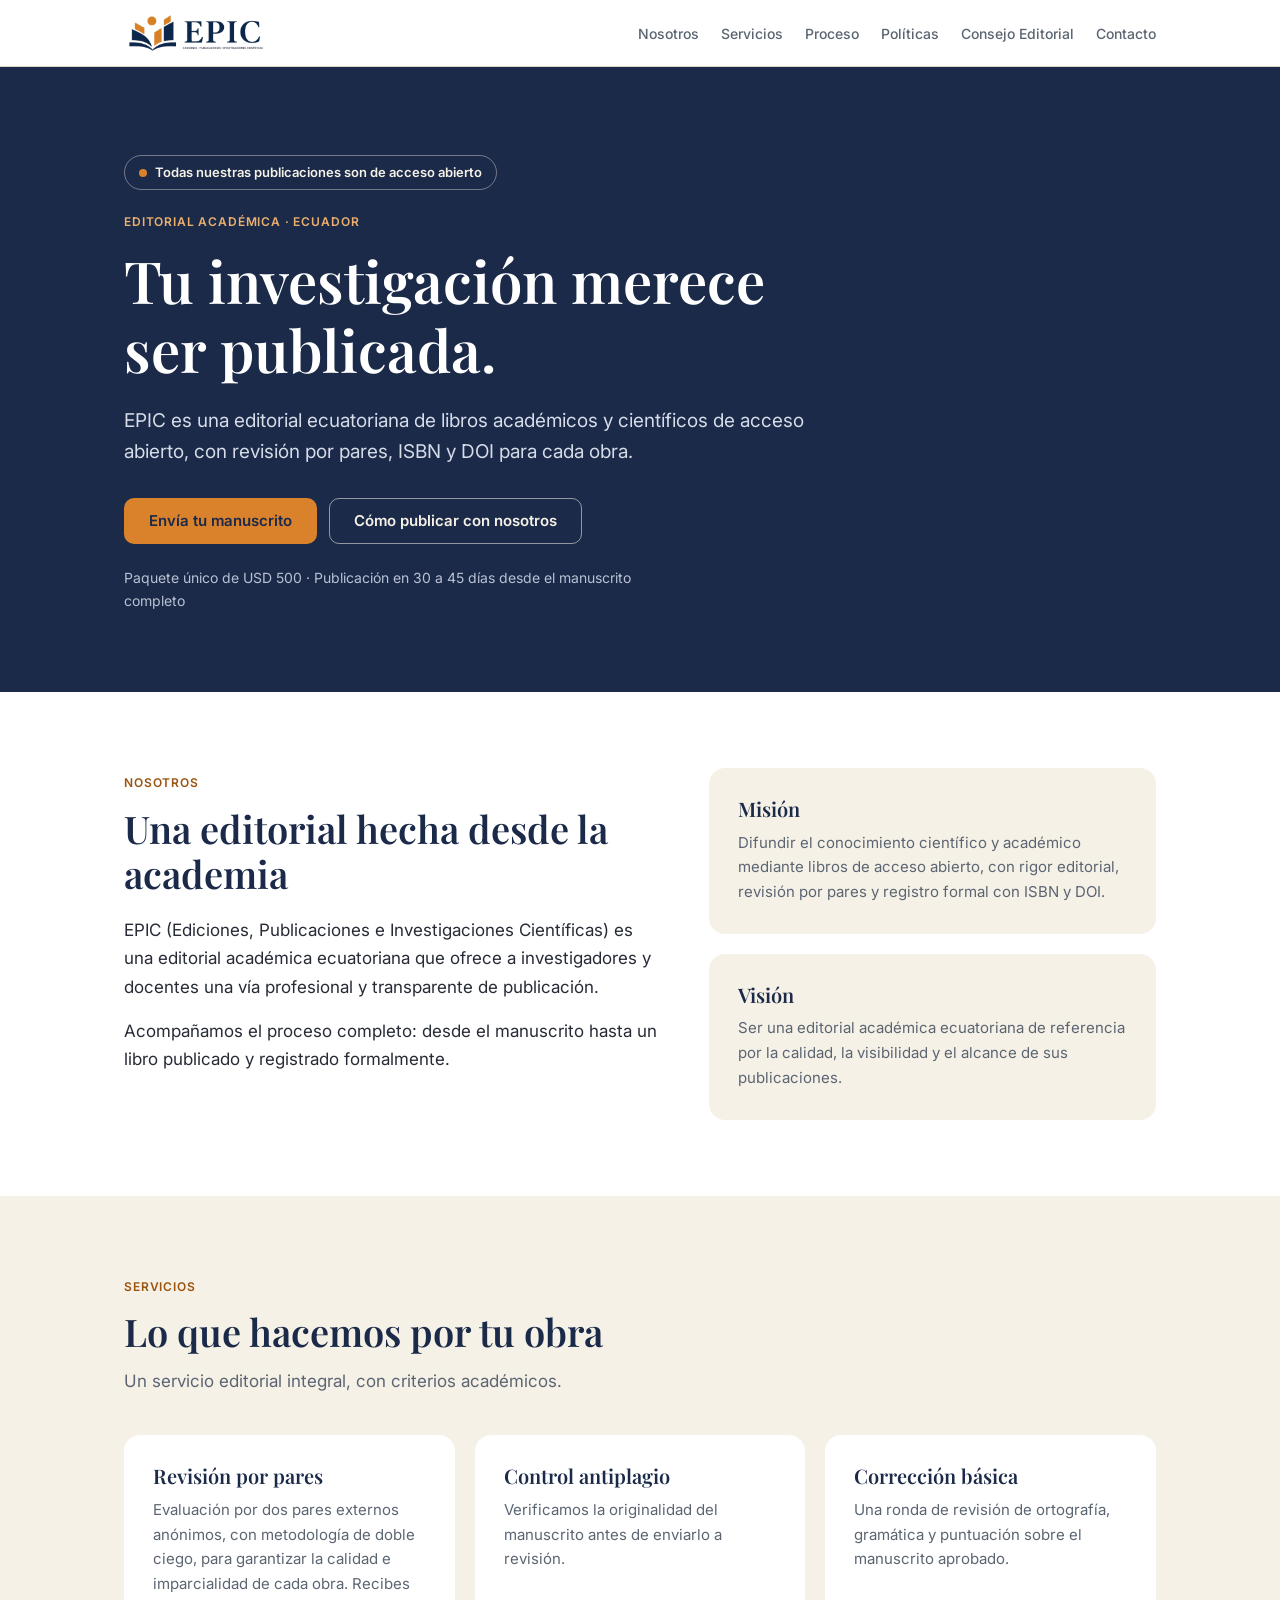
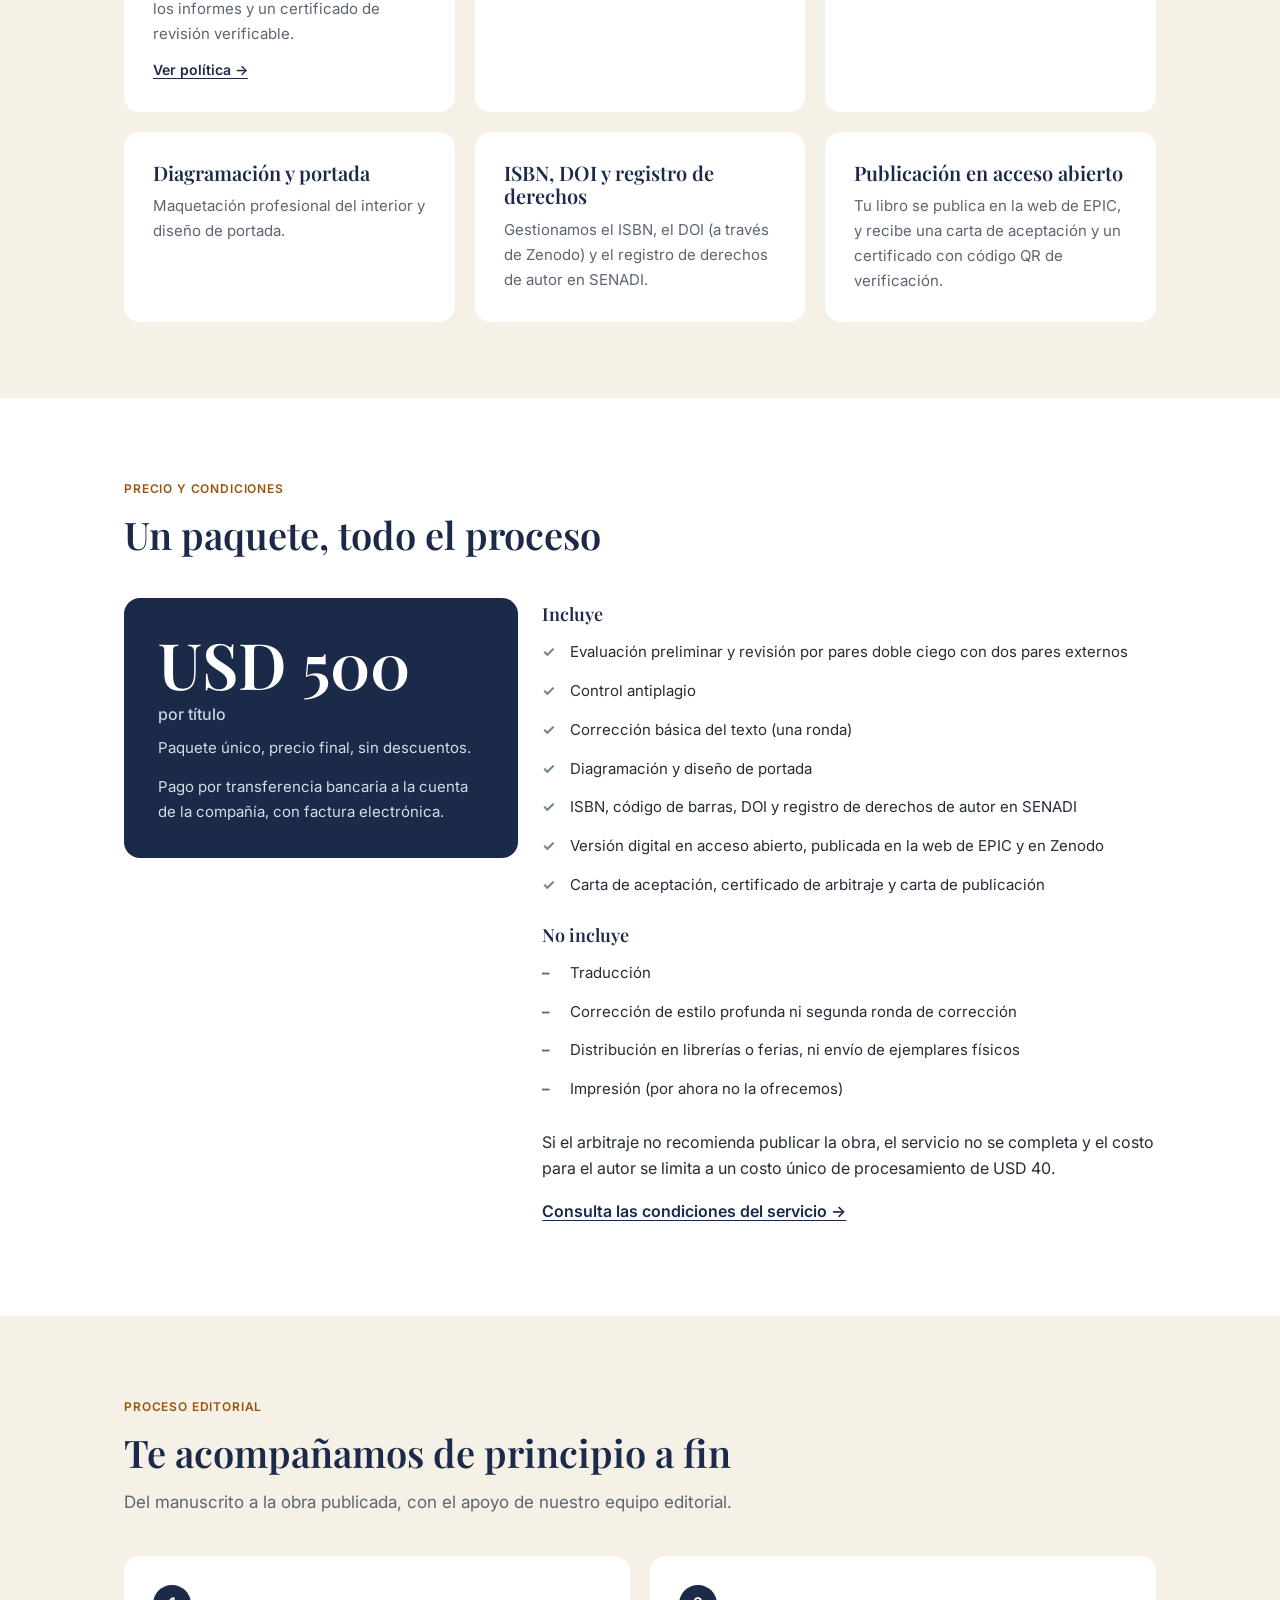
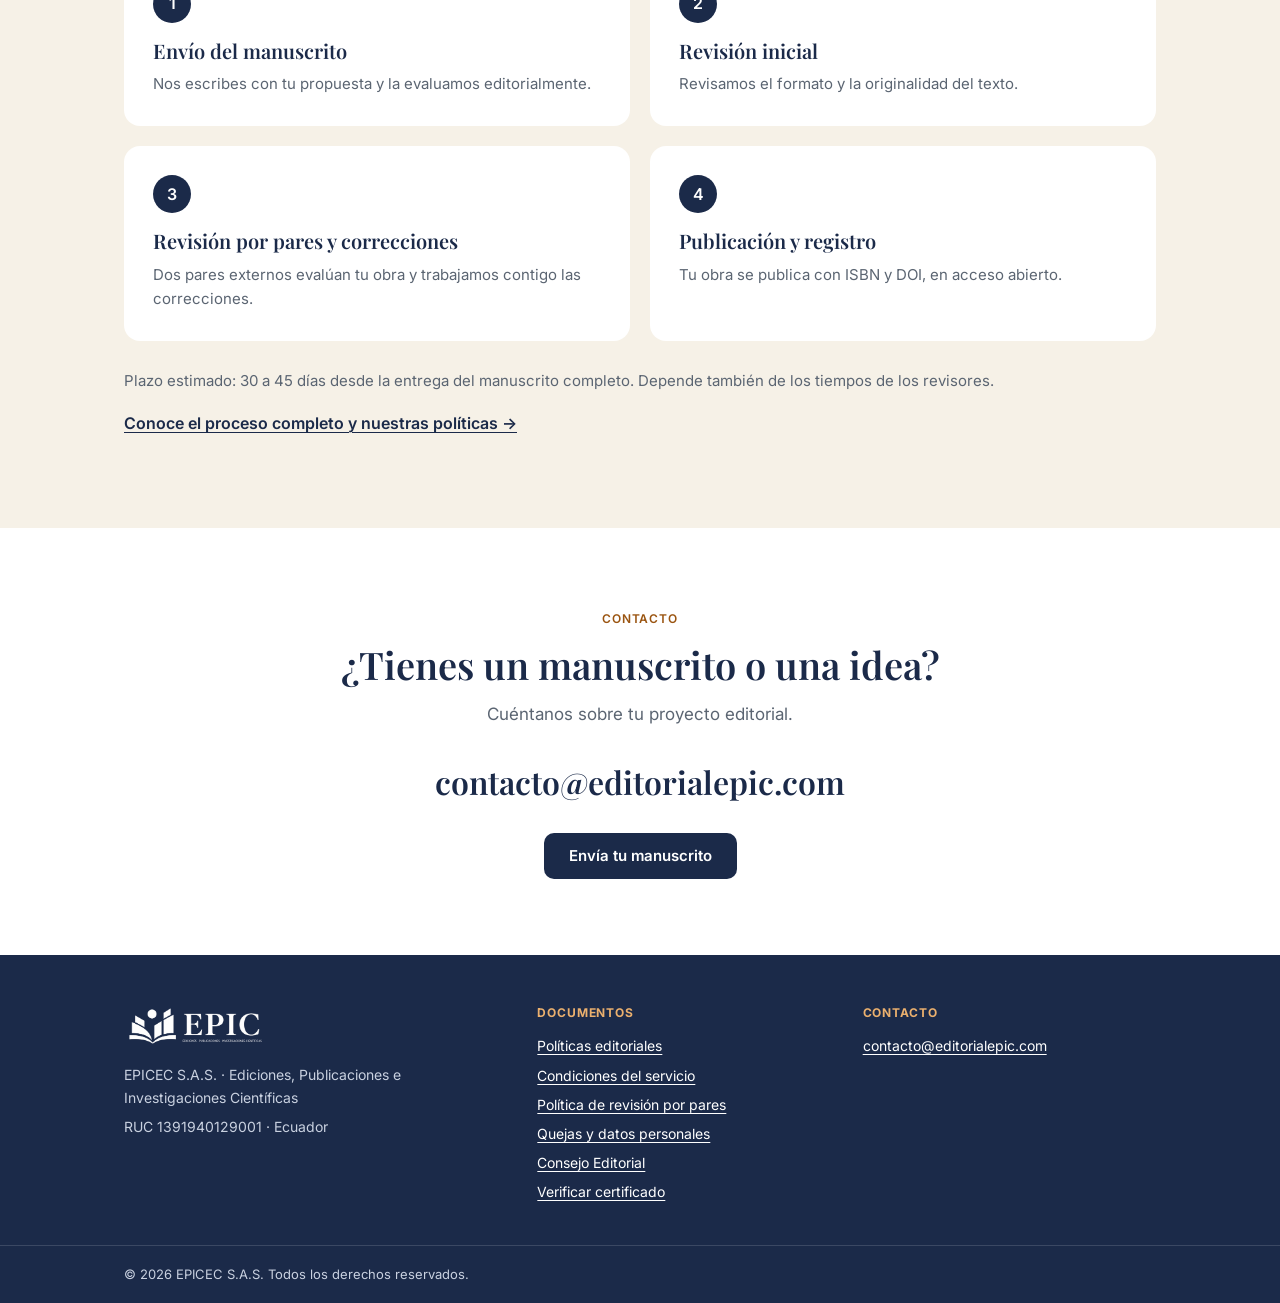
==== commit 1cd265cc: "Quitar Zenodo de la tarjeta de publicación Co-Authored-By: Claude Sonnet 5.5 <noreply@anthropic.com>" ====
--- a/index.html
+++ b/index.html
@@ -85,7 +85,7 @@
       <div class="caja"><h3>Corrección básica</h3><p>Una ronda de revisión de ortografía, gramática y puntuación sobre el manuscrito aprobado.</p></div>
       <div class="caja"><h3>Diagramación y portada</h3><p>Maquetación profesional del interior y diseño de portada.</p></div>
       <div class="caja"><h3>ISBN, DOI y registro de derechos</h3><p>Gestionamos el ISBN, el DOI (a través de Zenodo) y el registro de derechos de autor en SENADI.</p></div>
-      <div class="caja"><h3>Publicación en acceso abierto</h3><p>Tu libro se publica en la web de EPIC y en Zenodo, y recibe una carta de aceptación y un certificado con código QR de verificación.</p></div>
+      <div class="caja"><h3>Publicación en acceso abierto</h3><p>Tu libro se publica en la web de EPIC, y recibe una carta de aceptación y un certificado con código QR de verificación.</p></div>
     </div>
   </div>
 </section>
--- a/assets/css/site.css
+++ b/assets/css/site.css
@@ -0,0 +1,247 @@
+/* EPIC · hoja de estilos compartida (HTML estático, sin build) */
+:root{
+  --azul-tinta:#1B2A49;
+  --azul-tinta-2:#26385F;
+  --ambar:#D9822B;
+  --ambar-texto:#9A5410;   /* ámbar oscuro para texto pequeño (contraste AA) */
+  --marfil:#F6F1E7;
+  --marfil-2:#EDE5D4;
+  --pizarra:#5B6572;
+  --salvia:#6E8B74;
+  --papel:#FFFFFF;
+  --texto:#262B36;
+  --borde:#DDD5C4;
+  --radio:10px;
+  --radio-lg:16px;
+  --serif:"Playfair Display", Georgia, "Times New Roman", serif;
+  --sans:"Inter", system-ui, -apple-system, "Segoe UI", sans-serif;
+}
+*{box-sizing:border-box;}
+html{scroll-behavior:smooth;scroll-padding-top:88px;}
+html,body{margin:0;padding:0;}
+body{
+  background:var(--papel);color:var(--texto);
+  font-family:var(--sans);font-size:16px;line-height:1.65;
+  -webkit-font-smoothing:antialiased;
+}
+img{max-width:100%;height:auto;}
+a{color:var(--azul-tinta);text-decoration-thickness:1px;text-underline-offset:3px;}
+a:hover{color:var(--ambar-texto);}
+:focus-visible{outline:3px solid var(--ambar);outline-offset:3px;border-radius:4px;}
+h1,h2,h3{font-family:var(--serif);font-weight:600;line-height:1.18;margin:0;color:var(--azul-tinta);}
+p{margin:0 0 16px;}
+.wrap{max-width:1080px;margin:0 auto;padding:0 24px;}
+
+.saltar{
+  position:absolute;left:-999px;top:8px;background:var(--azul-tinta);color:#fff;
+  padding:10px 16px;border-radius:var(--radio);z-index:100;
+}
+.saltar:focus{left:12px;}
+
+/* Navegación */
+.nav{
+  position:sticky;top:0;z-index:20;background:var(--papel);
+  border-bottom:1px solid var(--borde);
+}
+.nav .wrap{
+  display:flex;align-items:center;justify-content:space-between;
+  gap:12px 24px;flex-wrap:wrap;padding-top:10px;padding-bottom:10px;
+}
+.nav .marca img{height:46px;width:auto;display:block;}
+.nav ul{list-style:none;margin:0;padding:0;display:flex;flex-wrap:wrap;gap:4px 22px;}
+.nav ul a{
+  color:var(--pizarra);text-decoration:none;font-size:14px;font-weight:500;
+  padding:6px 0;border-bottom:2px solid transparent;
+}
+.nav ul a:hover,.nav ul a[aria-current="page"]{color:var(--azul-tinta);border-bottom-color:var(--ambar);}
+
+/* Botones */
+.btns{display:flex;flex-wrap:wrap;gap:12px;}
+.btn{
+  display:inline-block;padding:13px 24px;border-radius:var(--radio);
+  font-weight:600;font-size:15px;text-decoration:none;border:1px solid transparent;
+  line-height:1.2;
+}
+.btn-ambar{background:var(--ambar);color:var(--azul-tinta);}
+.btn-ambar:hover{background:#E69436;color:var(--azul-tinta);}
+.btn-ghost{border-color:rgba(246,241,231,.55);color:var(--marfil);}
+.btn-ghost:hover{border-color:#fff;color:#fff;background:rgba(255,255,255,.08);}
+.btn-tinta{background:var(--azul-tinta);color:#fff;}
+.btn-tinta:hover{background:var(--azul-tinta-2);color:#fff;}
+.btn-borde{border-color:var(--azul-tinta);color:var(--azul-tinta);}
+.btn-borde:hover{background:var(--azul-tinta);color:#fff;}
+
+/* Portada */
+.hero{background:var(--azul-tinta);color:var(--marfil);}
+.hero .wrap{padding-top:88px;padding-bottom:80px;}
+.eyebrow{
+  display:inline-block;font-size:12px;font-weight:600;letter-spacing:.07em;
+  text-transform:uppercase;color:var(--ambar-texto);margin-bottom:14px;
+}
+.hero .eyebrow{color:#EBB06E;}
+.hero h1{color:#fff;font-size:clamp(34px,6vw,58px);max-width:18ch;margin-bottom:22px;}
+.hero p{font-size:19px;max-width:60ch;color:#D6DCE8;margin-bottom:30px;}
+.hero .apunte{font-size:14px;color:#B9C2D3;margin:22px 0 0;}
+.insignia{
+  display:inline-flex;align-items:center;gap:8px;font-size:13px;font-weight:600;
+  color:var(--marfil);border:1px solid rgba(246,241,231,.4);border-radius:999px;
+  padding:6px 14px;margin-bottom:22px;
+}
+.insignia::before{content:"";width:8px;height:8px;border-radius:50%;background:var(--ambar);}
+
+/* Secciones */
+section{padding:76px 0;}
+section.marfil{background:var(--marfil);}
+.head{max-width:660px;margin-bottom:40px;}
+.head h2{font-size:clamp(27px,4vw,38px);margin-bottom:12px;}
+.head p{color:var(--pizarra);font-size:17px;margin:0;}
+.dos{display:grid;grid-template-columns:1.2fr 1fr;gap:48px;align-items:start;}
+.dos p{font-size:17px;}
+.grid{display:grid;gap:20px;}
+.g3{grid-template-columns:repeat(3,1fr);}
+.g2{grid-template-columns:repeat(2,1fr);}
+.caja{
+  background:var(--papel);border:1px solid var(--borde);
+  border-radius:var(--radio-lg);padding:28px;
+}
+.marfil .caja{border-color:transparent;}
+.caja h3{font-size:20px;margin-bottom:10px;}
+.caja p{color:var(--pizarra);font-size:15px;margin:0;}
+.caja .mas{display:inline-block;margin-top:12px;font-size:14px;font-weight:600;}
+.num{
+  display:inline-flex;align-items:center;justify-content:center;width:38px;height:38px;
+  border-radius:50%;background:var(--azul-tinta);color:#fff;font-weight:600;margin-bottom:16px;
+}
+.nota{font-size:15px;color:var(--pizarra);margin-top:28px;}
+.enlace-flecha{font-weight:600;}
+
+/* Precio */
+.precio{display:grid;grid-template-columns:.9fr 1.4fr;gap:24px;align-items:start;}
+.precio-caja{
+  background:var(--azul-tinta);color:var(--marfil);border-radius:var(--radio-lg);padding:34px;
+}
+.precio-caja .cifra{font-family:var(--serif);font-size:clamp(46px,7vw,64px);font-weight:600;color:#fff;line-height:1;}
+.precio-caja .cifra small{display:block;font-family:var(--sans);font-size:16px;font-weight:500;color:#C9D1E0;margin:10px 0 0;}
+.precio-caja p{color:#D6DCE8;font-size:15px;margin:14px 0 0;}
+.lista{list-style:none;margin:0 0 20px;padding:0;}
+.lista li{position:relative;padding:7px 0 7px 28px;font-size:15px;}
+.lista li::before{content:"✓";position:absolute;left:0;top:7px;color:var(--salvia);font-weight:700;}
+.lista.no li::before{content:"–";color:var(--pizarra);}
+.precio h3{font-size:18px;margin:6px 0 8px;}
+
+/* Contacto */
+.centro{text-align:center;}
+.centro .head{margin:0 auto 28px;}
+.correo{
+  display:inline-block;font-family:var(--serif);font-weight:600;
+  font-size:clamp(22px,4vw,32px);text-decoration:none;margin-bottom:24px;
+}
+.correo:hover{text-decoration:underline;}
+
+/* Pie */
+.pie{background:var(--azul-tinta);color:#C9D1E0;font-size:14px;}
+.pie .wrap{display:grid;grid-template-columns:1.3fr 1fr 1fr;gap:32px;padding-top:48px;padding-bottom:36px;}
+.pie img{height:46px;width:auto;margin-bottom:14px;display:block;}
+.pie h4{
+  font-family:var(--sans);font-size:12px;letter-spacing:.07em;text-transform:uppercase;
+  color:#EBB06E;margin:0 0 12px;
+}
+.pie p{margin:0 0 6px;font-size:14px;}
+.pie ul{list-style:none;margin:0;padding:0;}
+.pie li{margin-bottom:6px;}
+.pie a{color:#fff;}
+.pie a:hover{color:#EBB06E;}
+.legal{border-top:1px solid rgba(255,255,255,.14);padding:18px 0;font-size:13px;}
+.legal .wrap{display:block;padding-top:0;padding-bottom:0;}
+
+/* Páginas de documento (políticas, consejo, verificar, libros) */
+.cabecera{background:var(--marfil);border-bottom:1px solid var(--borde);}
+.cabecera .wrap{padding-top:56px;padding-bottom:44px;max-width:860px;}
+.cabecera h1{font-size:clamp(32px,5vw,46px);margin-bottom:14px;}
+.cabecera .entradilla{font-size:18px;color:var(--pizarra);max-width:62ch;margin:0 0 14px;}
+.version{font-size:13px;color:var(--pizarra);margin:0;}
+.doc{max-width:1080px;margin:0 auto;padding:44px 24px 80px;}
+.doc.con-indice{display:grid;grid-template-columns:240px minmax(0,1fr);gap:56px;align-items:start;}
+.indice{position:sticky;top:96px;font-size:14px;}
+.indice summary{font-weight:600;cursor:pointer;color:var(--azul-tinta);margin-bottom:8px;}
+.indice ol{margin:0;padding:0 0 0 18px;}
+.indice li{margin:0 0 6px;}
+.indice a{color:var(--pizarra);text-decoration:none;}
+.indice a:hover{color:var(--azul-tinta);text-decoration:underline;}
+.texto{max-width:70ch;}
+.texto h2{font-size:clamp(23px,3vw,29px);margin:44px 0 14px;scroll-margin-top:96px;}
+.texto h2:first-child{margin-top:0;}
+.texto p,.texto li{font-size:16.5px;line-height:1.75;}
+.texto ul,.texto ol{margin:0 0 18px;padding-left:22px;}
+.texto li{margin-bottom:8px;}
+.resumen{
+  background:var(--marfil);border-left:4px solid var(--ambar);
+  border-radius:0 var(--radio) var(--radio) 0;padding:22px 26px;margin:0 0 40px;
+}
+.resumen h2{font-size:22px;margin:0 0 10px;}
+.resumen ul{margin:0;}
+.destacado{
+  background:var(--marfil);border:1px solid var(--borde);border-radius:var(--radio);
+  padding:20px 24px;margin:22px 0;
+}
+.destacado p{margin:0;font-size:15.5px;}
+.tarifa{
+  display:flex;flex-wrap:wrap;align-items:baseline;gap:6px 14px;margin-bottom:12px;
+}
+.tarifa strong{font-family:var(--serif);font-size:30px;color:var(--azul-tinta);}
+.estado-vacio{
+  background:var(--marfil);border:1px dashed var(--borde);border-radius:var(--radio-lg);
+  padding:26px 28px;
+}
+.estado-vacio p{margin:0;}
+.miembros{list-style:none;margin:0;padding:0;display:grid;gap:18px;grid-template-columns:repeat(auto-fill,minmax(250px,1fr));}
+.miembro{border:1px solid var(--borde);border-radius:var(--radio-lg);padding:22px;background:#fff;}
+.miembro p{margin:0 0 4px;font-size:14.5px;color:var(--pizarra);}
+.miembro-cargo{font-size:12px!important;font-weight:600;letter-spacing:.06em;text-transform:uppercase;color:var(--ambar-texto)!important;}
+.miembro-nombre{font-size:19px;margin:4px 0 8px;}
+.invitacion{background:var(--azul-tinta);color:var(--marfil);border-radius:var(--radio-lg);padding:34px;margin-top:44px;}
+.invitacion h2{color:#fff;margin:0 0 12px!important;}
+.invitacion p{color:#D6DCE8;}
+.cert{border:1px solid var(--borde);border-radius:var(--radio-lg);padding:26px 28px;margin-top:22px;}
+.cert.valido{border-color:var(--salvia);background:#F3F7F4;}
+.cert.invalido{border-color:#C8B27A;background:#FBF7EA;}
+.cert dl{display:grid;grid-template-columns:140px 1fr;gap:8px 18px;margin:16px 0 0;}
+.cert dt{color:var(--pizarra);font-size:14px;}
+.cert dd{margin:0;font-weight:500;overflow-wrap:anywhere;}
+.buscador{display:flex;flex-wrap:wrap;gap:10px;margin-top:18px;}
+.buscador input{
+  flex:1 1 240px;padding:12px 14px;border:1px solid var(--borde);border-radius:var(--radio);
+  font:inherit;color:var(--texto);
+}
+.libro{border:1px solid var(--borde);border-radius:var(--radio-lg);padding:20px;background:#fff;display:flex;flex-direction:column;}
+.libro img{width:100%;aspect-ratio:3/4;object-fit:cover;border-radius:var(--radio);margin-bottom:14px;background:var(--marfil-2);}
+.libro h3{font-size:18px;margin-bottom:6px;}
+.libro p{font-size:14px;color:var(--pizarra);margin:0 0 4px;}
+.libro .acciones{display:flex;flex-wrap:wrap;gap:8px;margin-top:12px;}
+
+@media (max-width:900px){
+  .dos,.precio{grid-template-columns:1fr;}
+  .pie .wrap{grid-template-columns:1fr 1fr;}
+  .g3{grid-template-columns:1fr 1fr;}
+  .doc.con-indice{grid-template-columns:1fr;gap:20px;}
+  .indice{position:static;border:1px solid var(--borde);border-radius:var(--radio);padding:14px 18px;background:var(--marfil);}
+  section{padding:58px 0;}
+  .hero .wrap{padding-top:64px;padding-bottom:60px;}
+}
+@media (max-width:600px){
+  .g3,.g2,.pie .wrap{grid-template-columns:1fr;}
+  .nav ul{gap:2px 16px;}
+  .cert dl{grid-template-columns:1fr;}
+  .caja{padding:22px;}
+}
+@media print{
+  .nav,.pie,.saltar,.indice,.btns,.invitacion .btn{display:none!important;}
+  body{font-size:11pt;color:#000;}
+  .cabecera{background:none;border:0;}
+  .doc,.doc.con-indice{display:block;padding:0;max-width:none;}
+  .texto{max-width:none;}
+  .resumen,.destacado{break-inside:avoid;background:none;}
+  a{color:#000;text-decoration:none;}
+  a[href^="http"]::after{content:" (" attr(href) ")";font-size:9pt;}
+  h2{break-after:avoid;}
+}
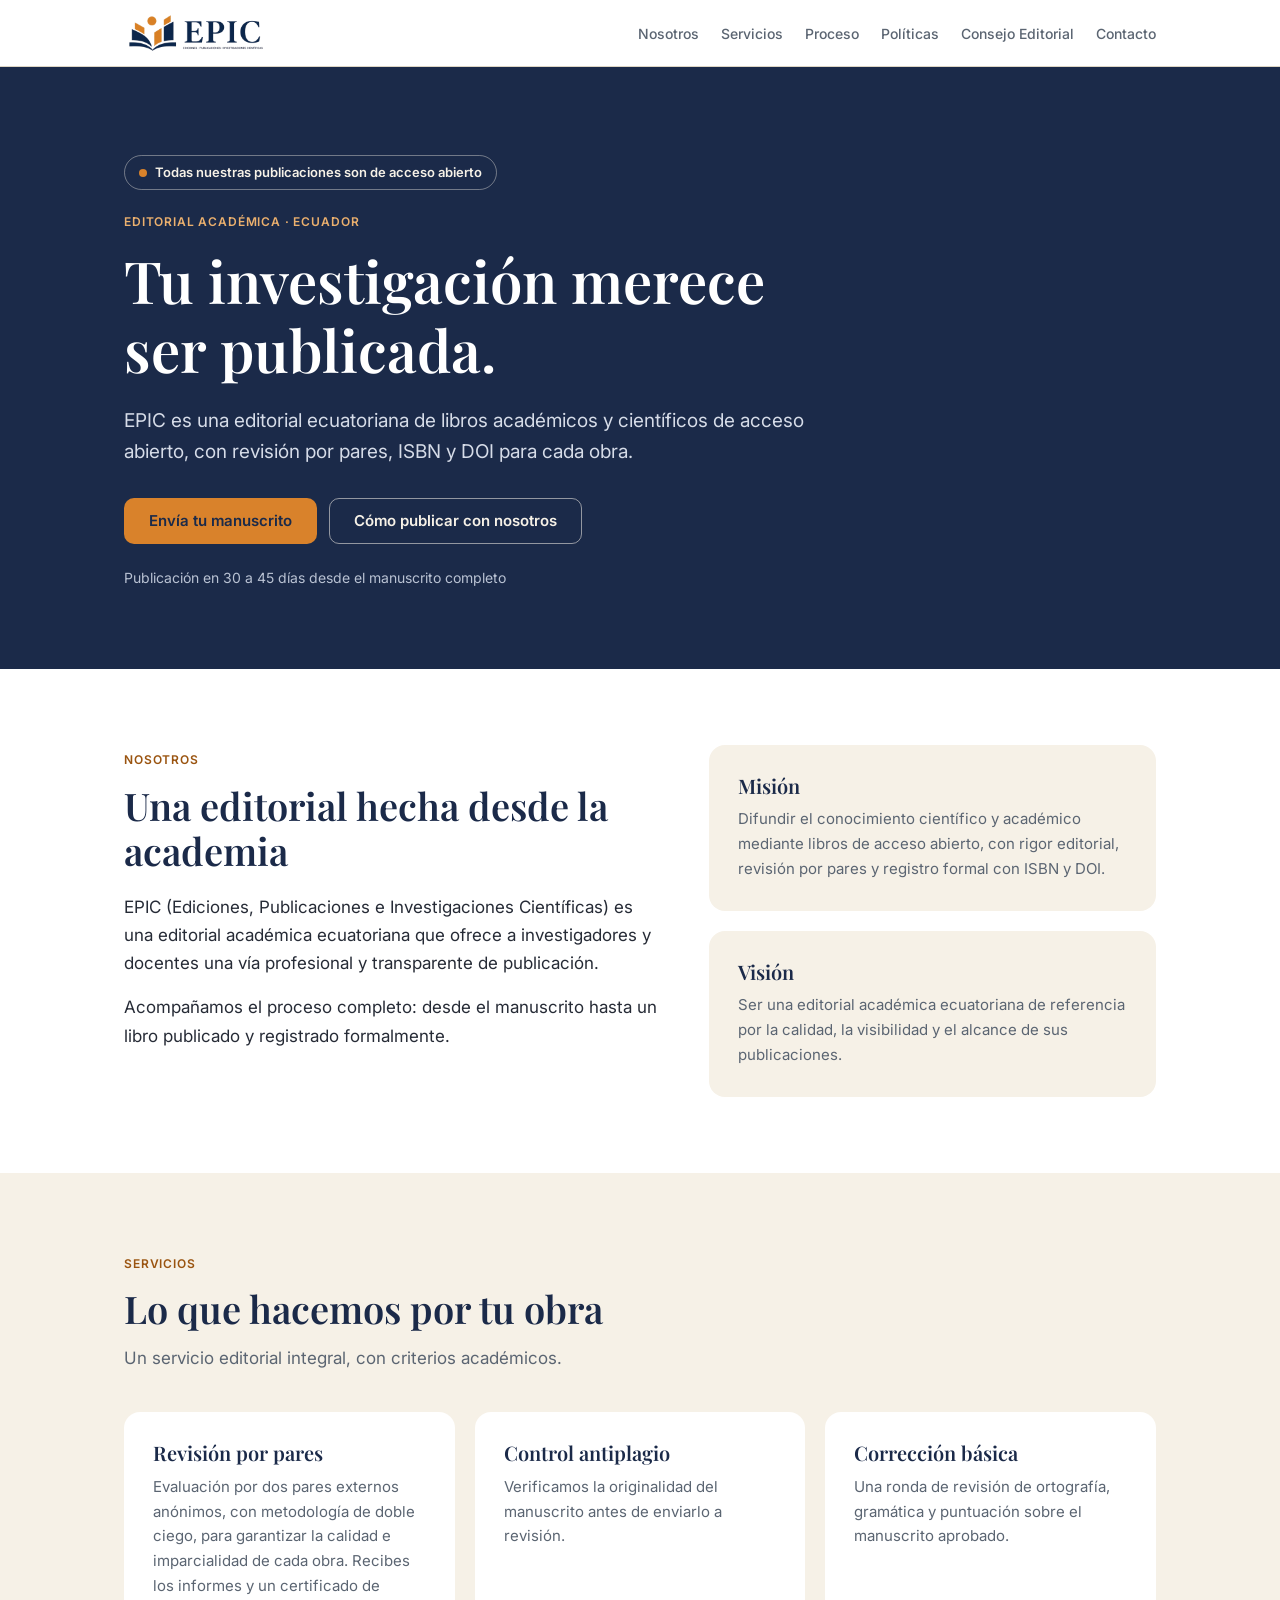
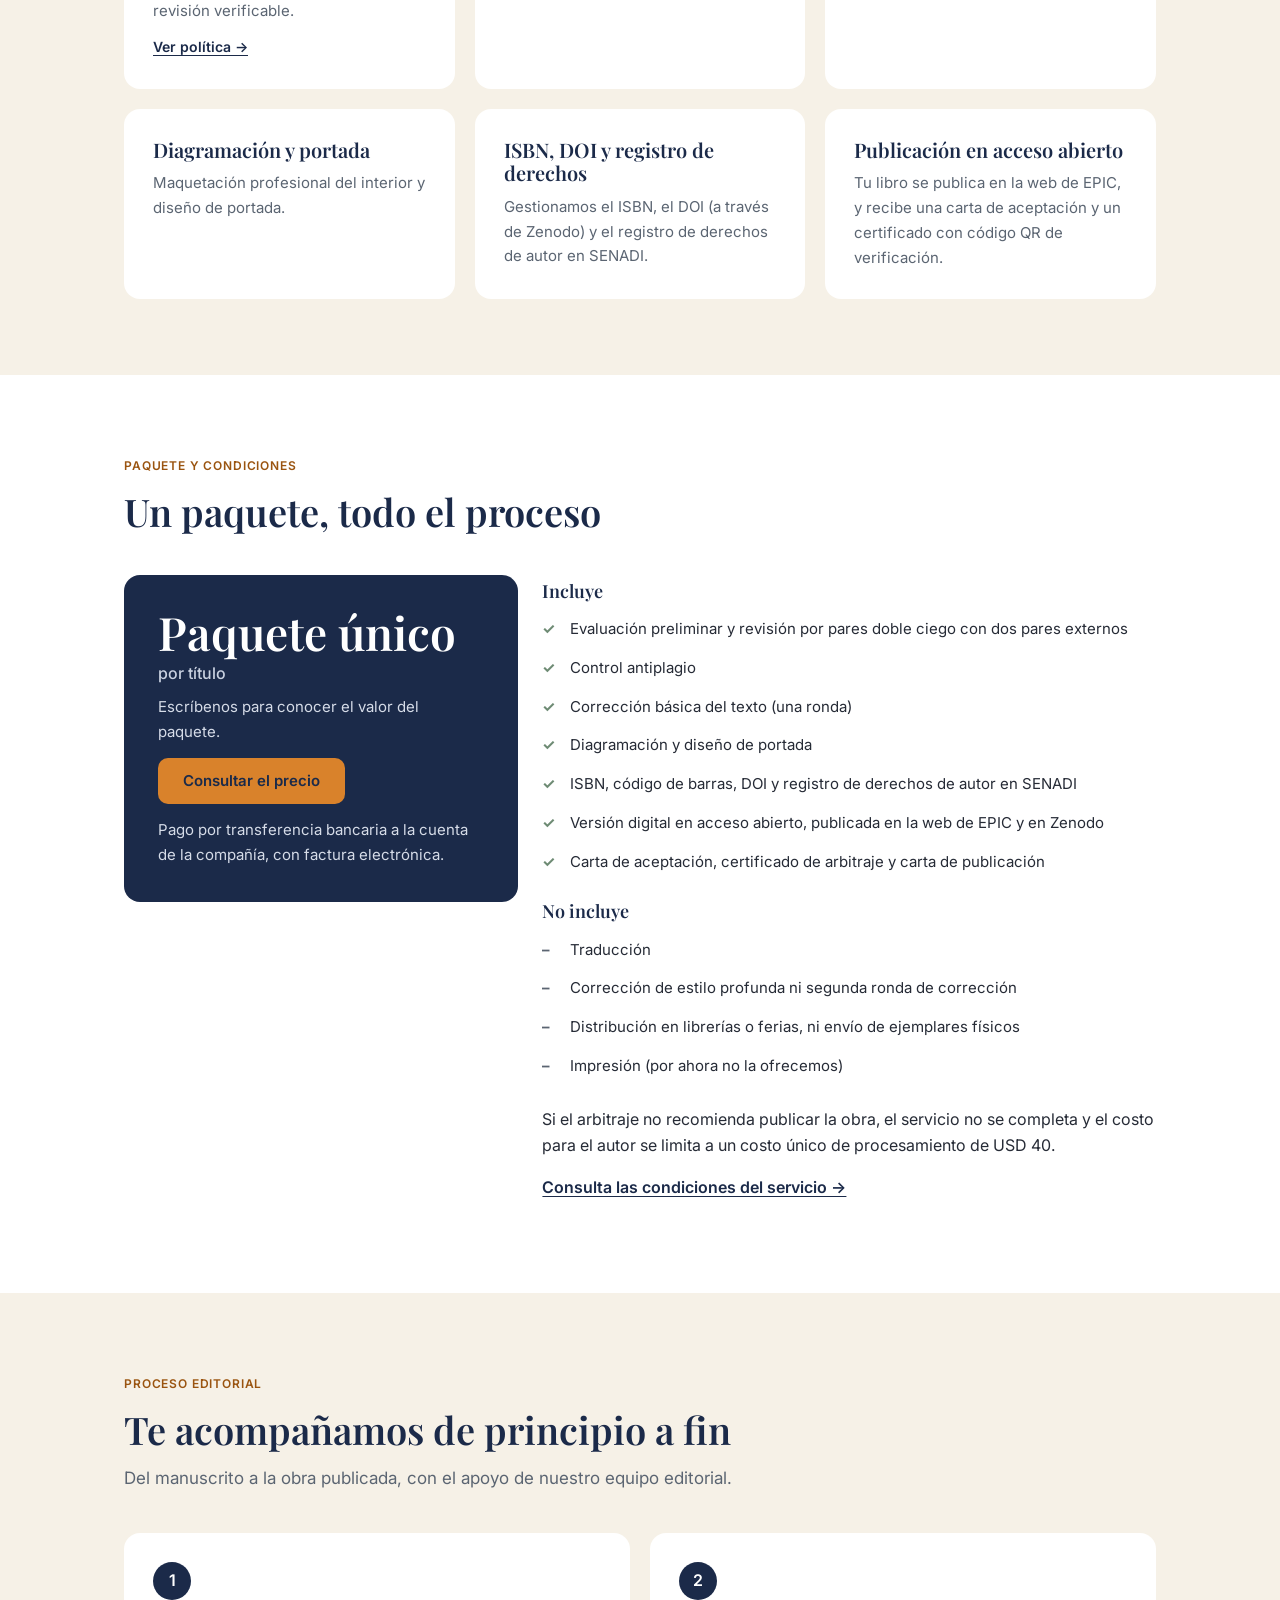
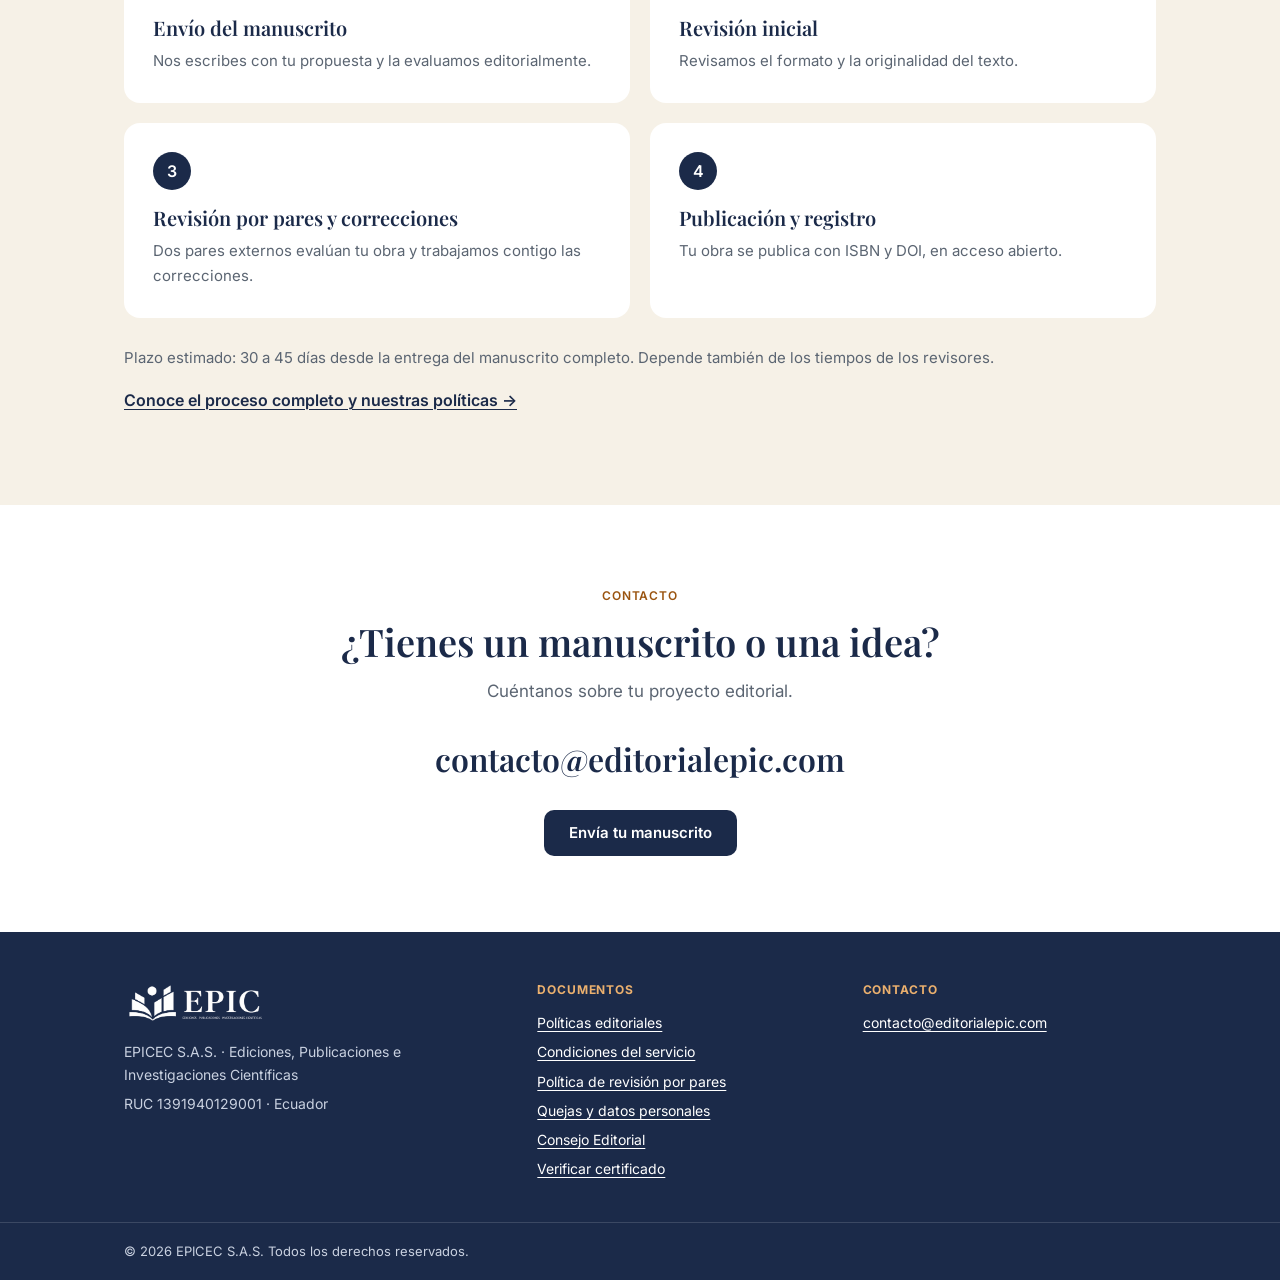
==== commit fa76194c: "Ocultar el precio del servicio en todo el sitio Co-Authored-By: Claude Sonnet 5.5 <noreply@anthropic" ====
--- a/index.html
+++ b/index.html
@@ -53,7 +53,7 @@
       <a class="btn btn-ambar" href="mailto:contacto@editorialepic.com?subject=Propuesta%20de%20manuscrito">Envía tu manuscrito</a>
       <a class="btn btn-ghost" href="#coedicion">Cómo publicar con nosotros</a>
     </div>
-    <p class="apunte">Paquete único de USD 500 · Publicación en 30 a 45 días desde el manuscrito completo</p>
+    <p class="apunte">Publicación en 30 a 45 días desde el manuscrito completo</p>
   </div>
 </header>
 
@@ -93,13 +93,14 @@
 <section id="precio" aria-labelledby="t-precio">
   <div class="wrap">
     <div class="head">
-      <span class="eyebrow">Precio y condiciones</span>
+      <span class="eyebrow">Paquete y condiciones</span>
       <h2 id="t-precio">Un paquete, todo el proceso</h2>
     </div>
     <div class="precio">
       <div class="precio-caja">
-        <div class="cifra">USD 500<small>por título</small></div>
-        <p>Paquete único, precio final, sin descuentos.</p>
+        <div class="cifra">Paquete único<small>por título</small></div>
+        <p>Escríbenos para conocer el valor del paquete.</p>
+        <p><a class="btn btn-ambar" href="mailto:contacto@editorialepic.com?subject=Consulta%20de%20precio">Consultar el precio</a></p>
         <p>Pago por transferencia bancaria a la cuenta de la compañía, con factura electrónica.</p>
       </div>
       <div>
--- a/assets/css/site.css
+++ b/assets/css/site.css
@@ -120,7 +120,7 @@
 .precio-caja{
   background:var(--azul-tinta);color:var(--marfil);border-radius:var(--radio-lg);padding:34px;
 }
-.precio-caja .cifra{font-family:var(--serif);font-size:clamp(46px,7vw,64px);font-weight:600;color:#fff;line-height:1;}
+.precio-caja .cifra{font-family:var(--serif);font-size:clamp(34px,5vw,46px);font-weight:600;color:#fff;line-height:1;}
 .precio-caja .cifra small{display:block;font-family:var(--sans);font-size:16px;font-weight:500;color:#C9D1E0;margin:10px 0 0;}
 .precio-caja p{color:#D6DCE8;font-size:15px;margin:14px 0 0;}
 .lista{list-style:none;margin:0 0 20px;padding:0;}
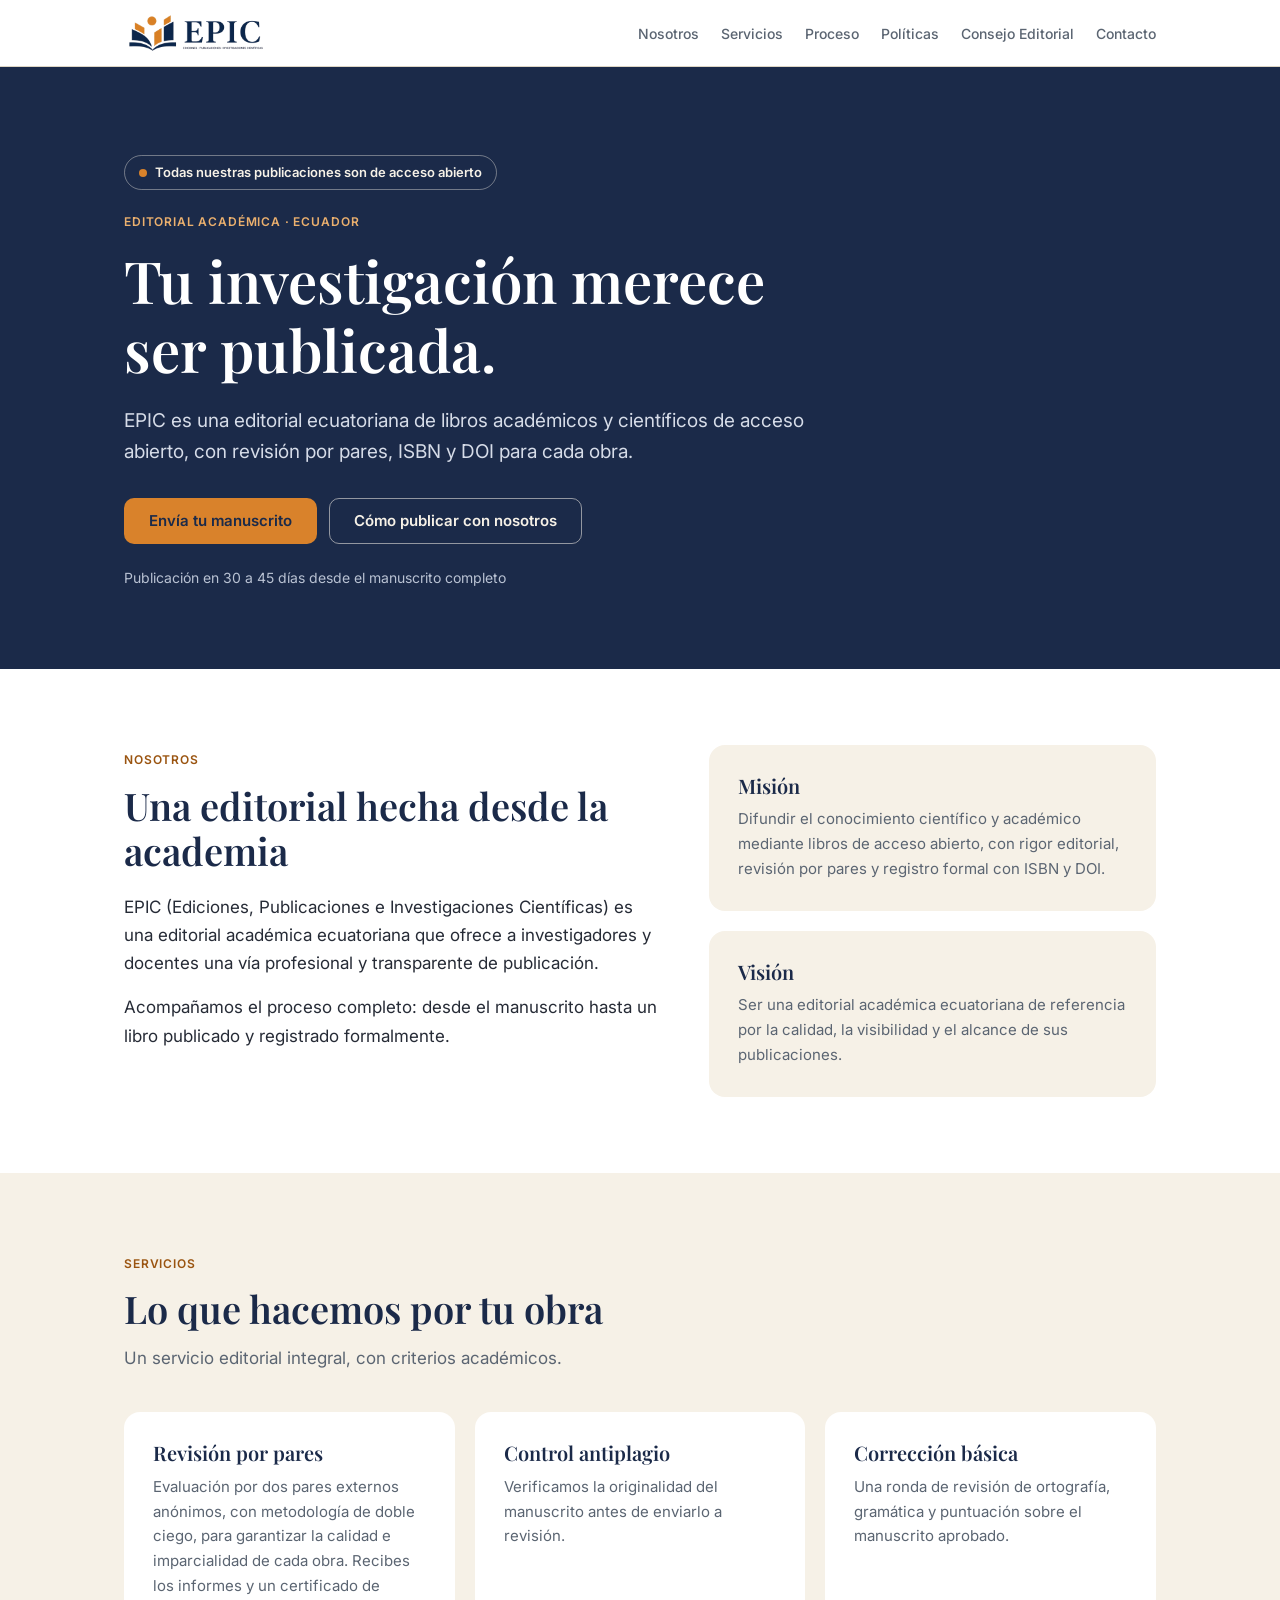
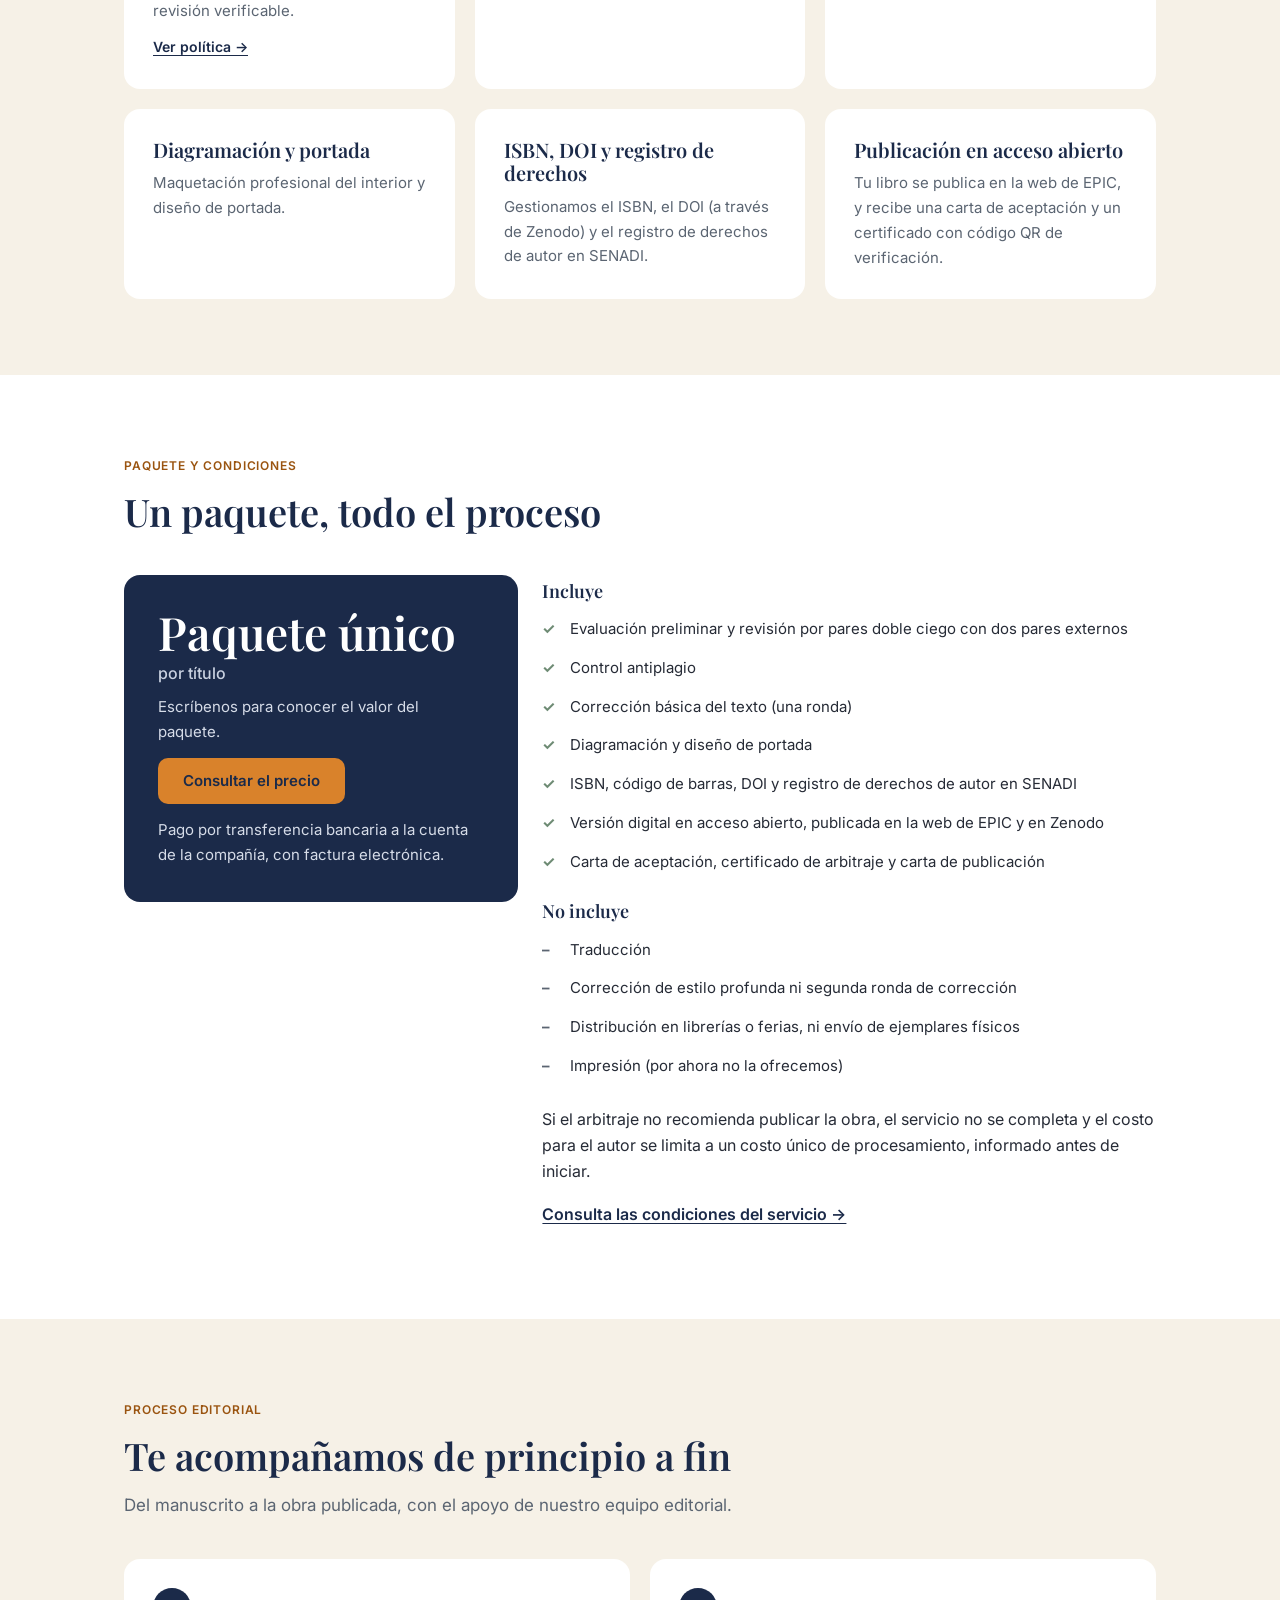
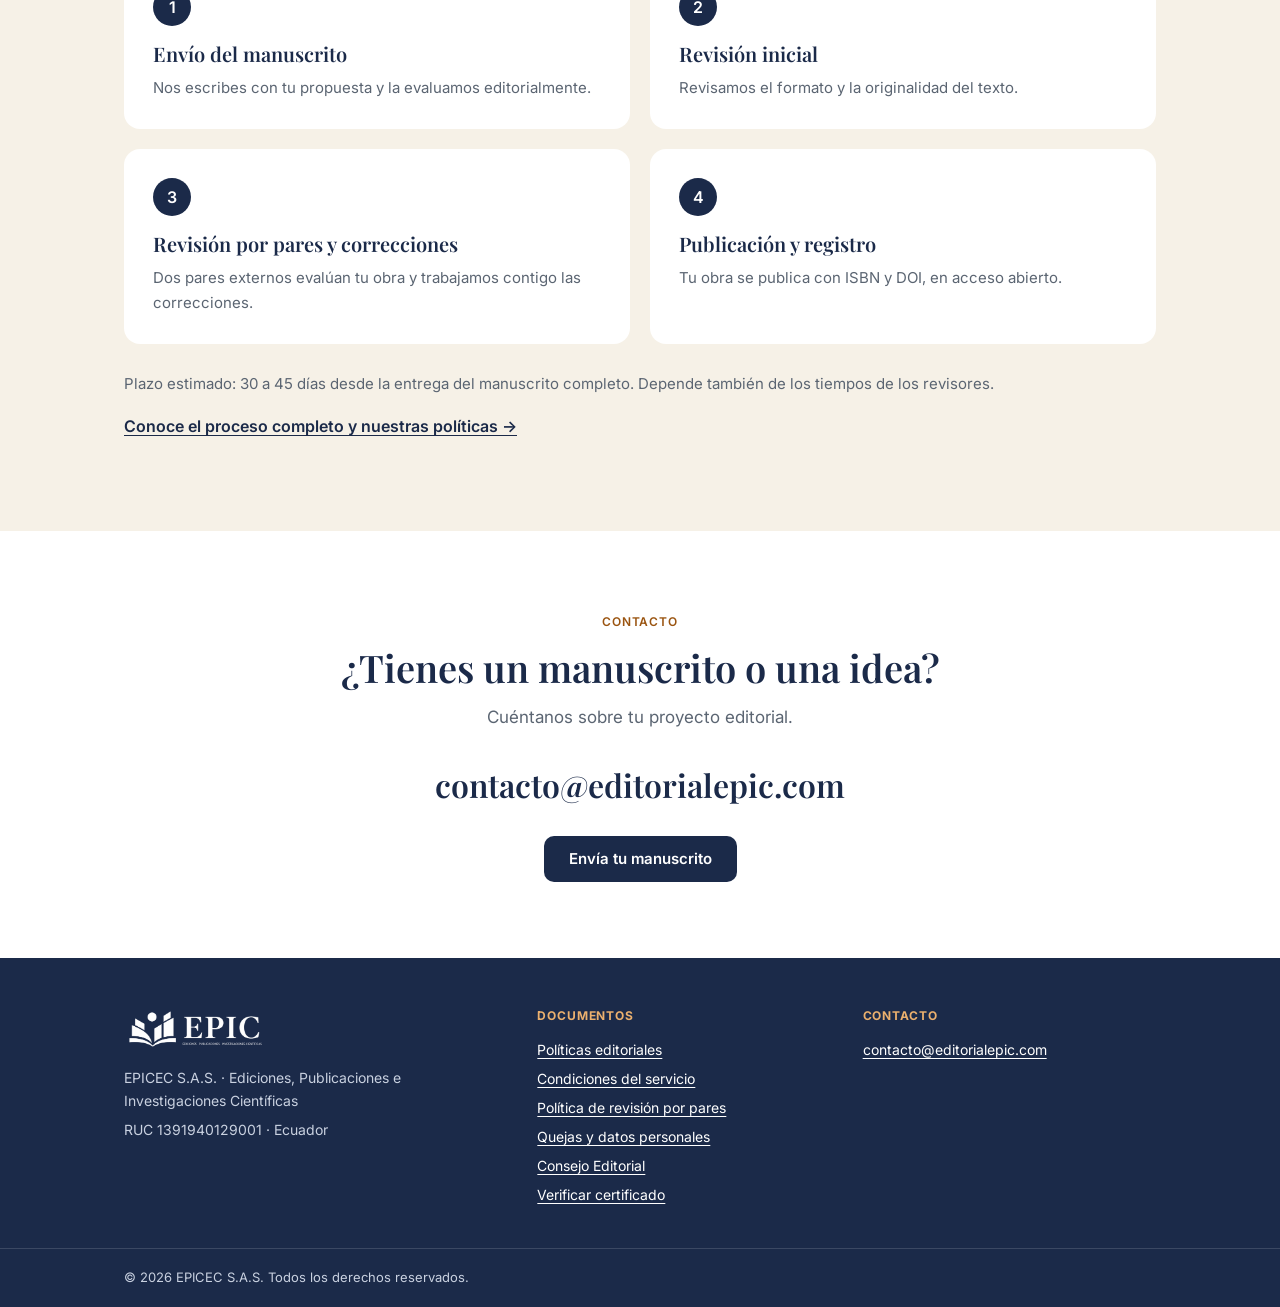
==== commit 05955071: "Ocultar costo de procesamiento y quitar secciones del Consejo (Cómo se integra, Cómo trabaja) Co-Aut" ====
--- a/index.html
+++ b/index.html
@@ -121,7 +121,7 @@
           <li>Distribución en librerías o ferias, ni envío de ejemplares físicos</li>
           <li>Impresión (por ahora no la ofrecemos)</li>
         </ul>
-        <p>Si el arbitraje no recomienda publicar la obra, el servicio no se completa y el costo para el autor se limita a un costo único de procesamiento de USD 40.</p>
+        <p>Si el arbitraje no recomienda publicar la obra, el servicio no se completa y el costo para el autor se limita a un costo único de procesamiento, informado antes de iniciar.</p>
         <p><a class="enlace-flecha" href="/politicas-editoriales/#tarifa">Consulta las condiciones del servicio →</a></p>
       </div>
     </div>
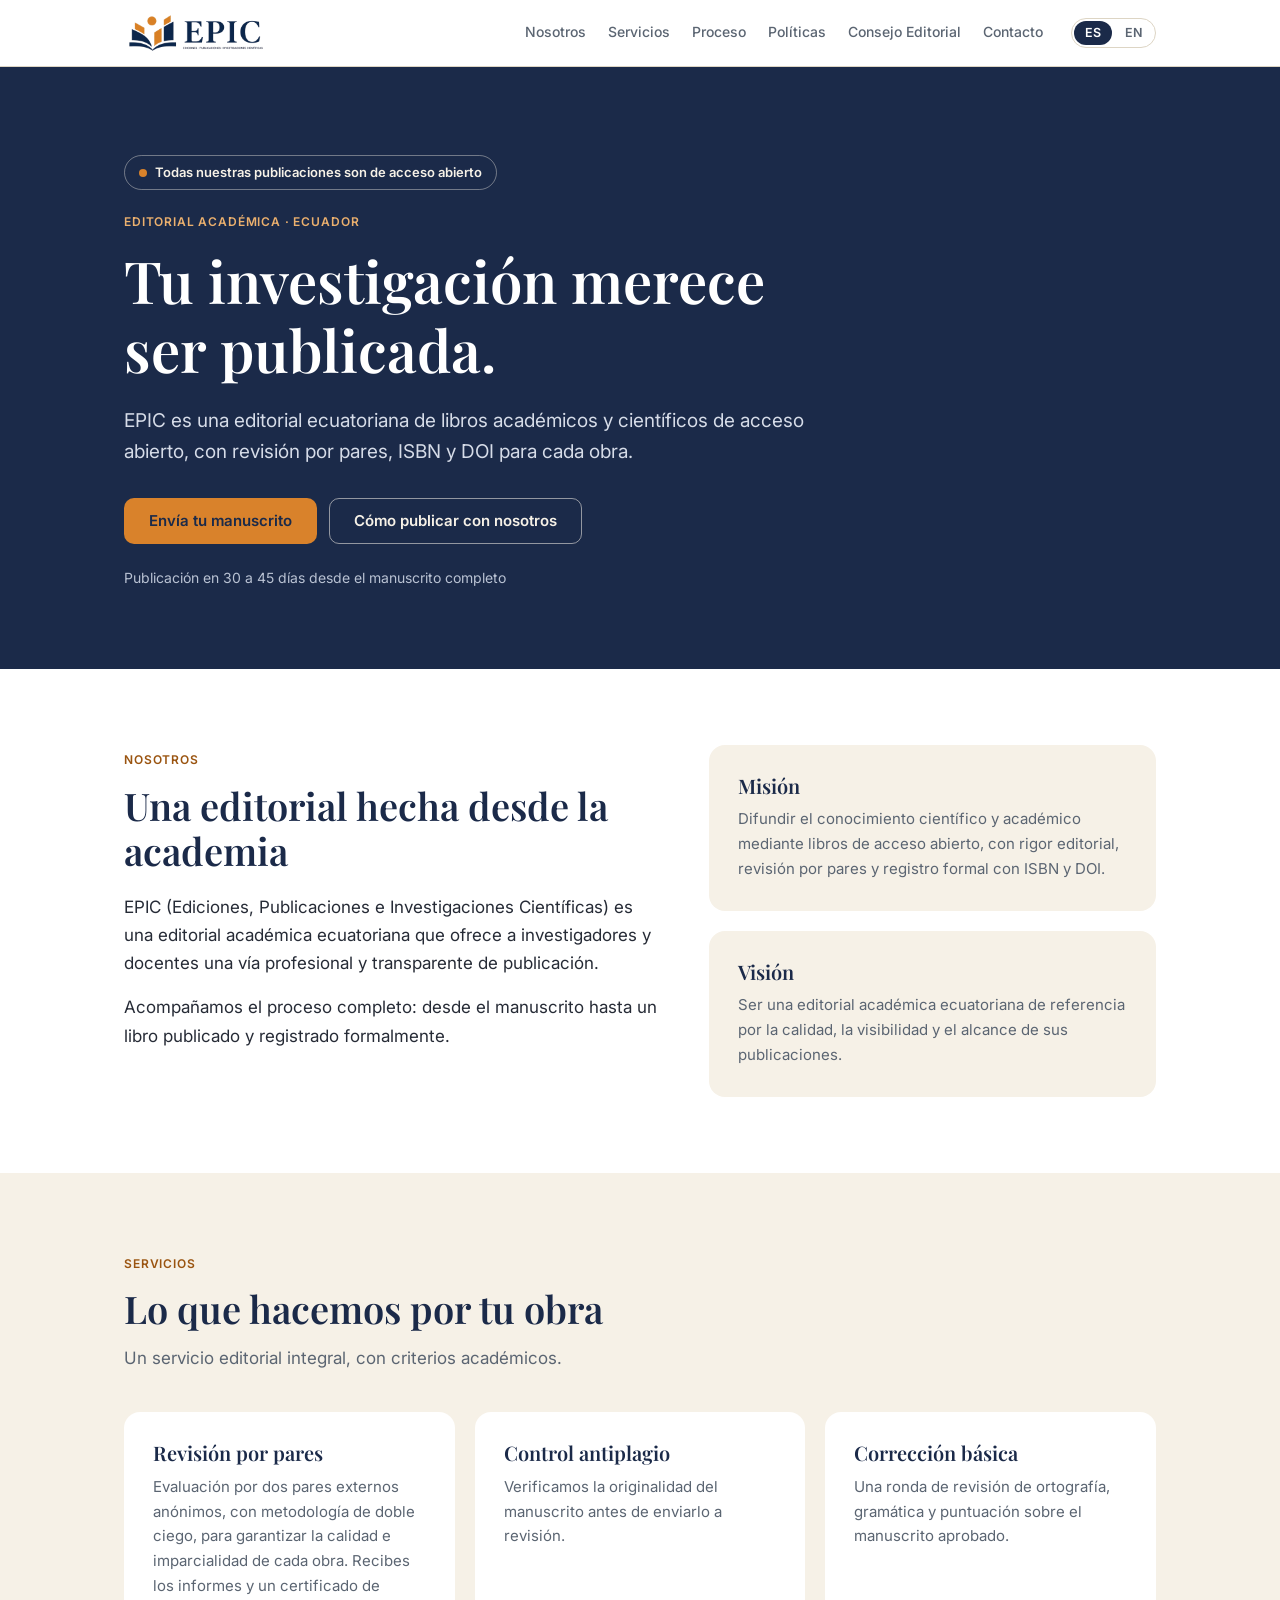
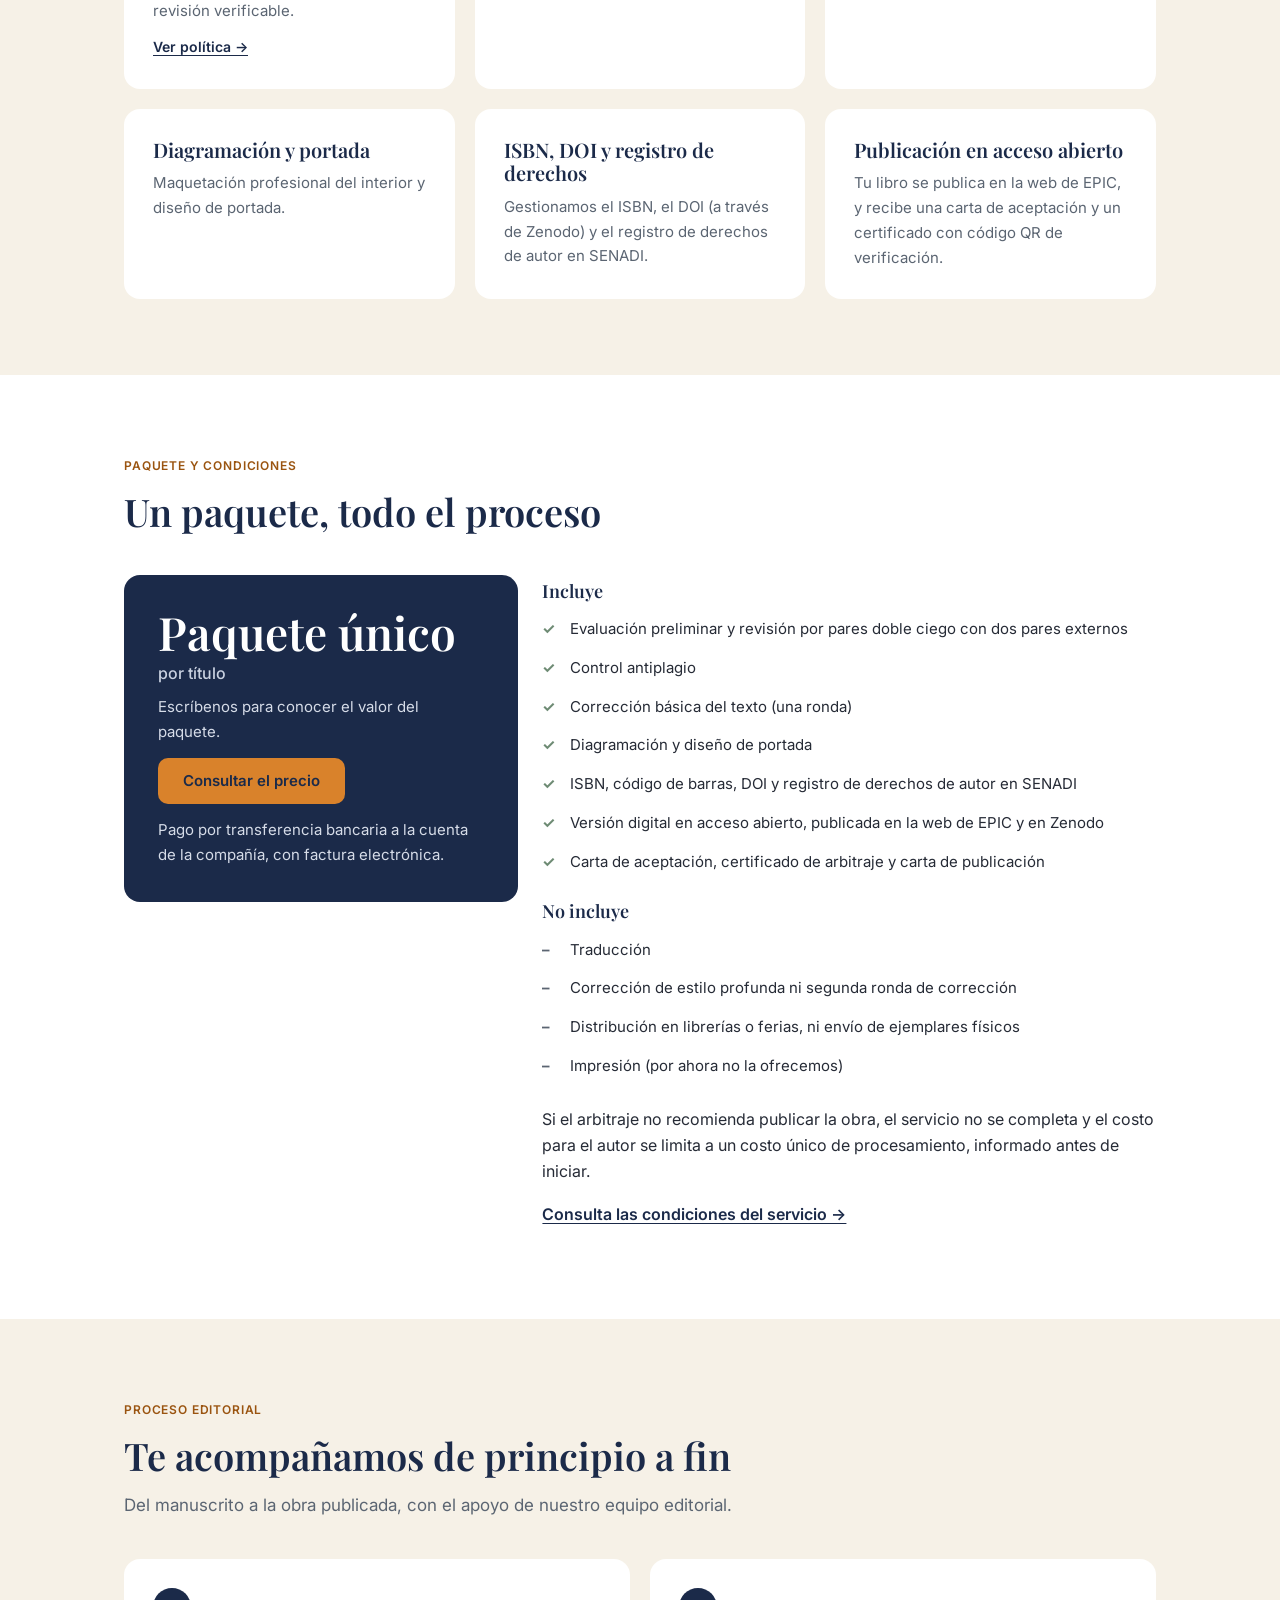
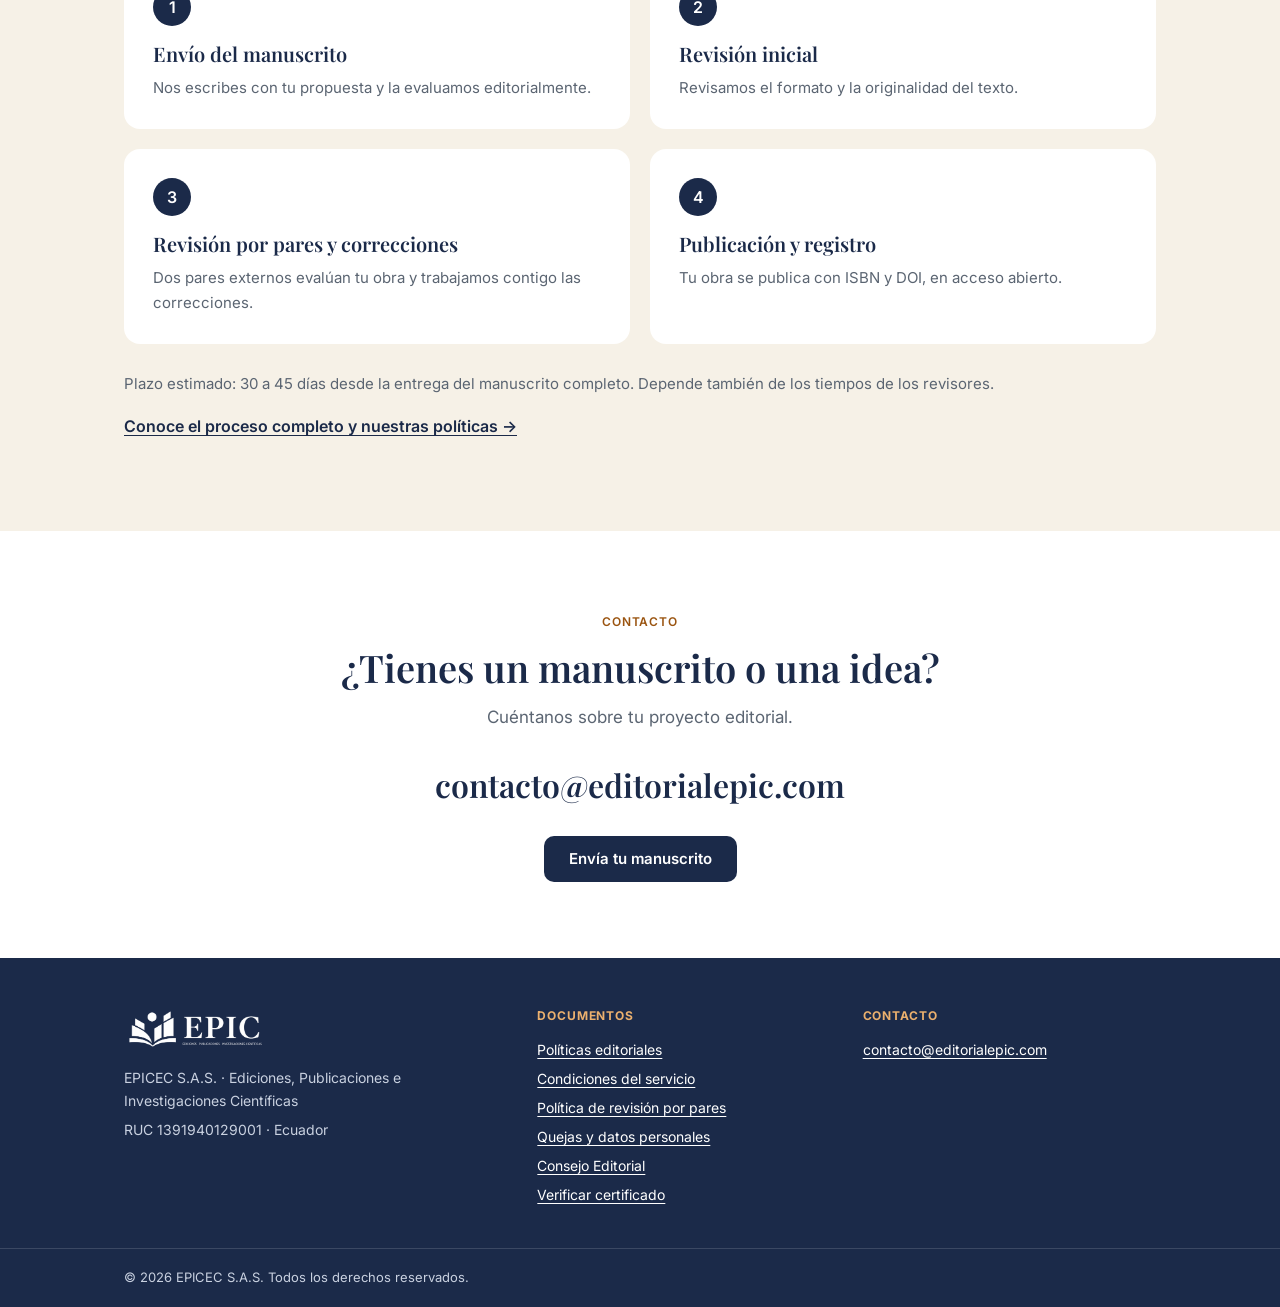
==== commit 89e20f2d: "Idiomas, bloque 1: selector ES/EN, hreflang y componentes comunes bilingües Co-Authored-By: Claude S" ====
--- a/index.html
+++ b/index.html
@@ -6,9 +6,13 @@
 <title>EPIC | Editorial académica de acceso abierto</title>
 <meta name="description" content="EPIC es una editorial ecuatoriana de libros académicos y científicos de acceso abierto, con revisión por pares, ISBN y DOI para cada obra.">
 <link rel="canonical" href="https://editorialepic.com/">
+<link rel="alternate" hreflang="es" href="https://editorialepic.com/">
+<link rel="alternate" hreflang="en" href="https://editorialepic.com/en/">
+<link rel="alternate" hreflang="x-default" href="https://editorialepic.com/">
 <meta property="og:type" content="website">
 <meta property="og:site_name" content="EPIC">
 <meta property="og:locale" content="es_EC">
+<meta property="og:locale:alternate" content="en_US">
 <meta property="og:title" content="EPIC | Editorial académica de acceso abierto">
 <meta property="og:description" content="EPIC es una editorial ecuatoriana de libros académicos y científicos de acceso abierto, con revisión por pares, ISBN y DOI para cada obra.">
 <meta property="og:url" content="https://editorialepic.com/">
@@ -37,6 +41,7 @@
       <li><a href="/politicas-editoriales/">Políticas</a></li>
       <li><a href="/consejo-editorial/">Consejo Editorial</a></li>
       <li><a href="/#contacto">Contacto</a></li>
+      <li class="idioma"><span aria-label="Español (idioma actual)">ES</span><a href="/en/" hreflang="en" lang="en" aria-label="English">EN</a></li>
     </ul>
   </div>
 </nav>
--- a/assets/css/site.css
+++ b/assets/css/site.css
@@ -54,6 +54,15 @@
   padding:6px 0;border-bottom:2px solid transparent;
 }
 .nav ul a:hover,.nav ul a[aria-current="page"]{color:var(--azul-tinta);border-bottom-color:var(--ambar);}
+
+/* Selector de idioma */
+.nav ul .idioma{display:flex;gap:2px;border:1px solid var(--borde);border-radius:999px;padding:2px;margin-left:6px;}
+.nav ul .idioma a,.nav ul .idioma span{
+  padding:3px 11px;border-radius:999px;font-size:12.5px;font-weight:600;line-height:1.5;border:0;
+}
+.nav ul .idioma span{background:var(--azul-tinta);color:#fff;}
+.nav ul .idioma a{color:var(--pizarra);}
+.nav ul .idioma a:hover{color:var(--azul-tinta);background:var(--marfil);border:0;}
 
 /* Botones */
 .btns{display:flex;flex-wrap:wrap;gap:12px;}
